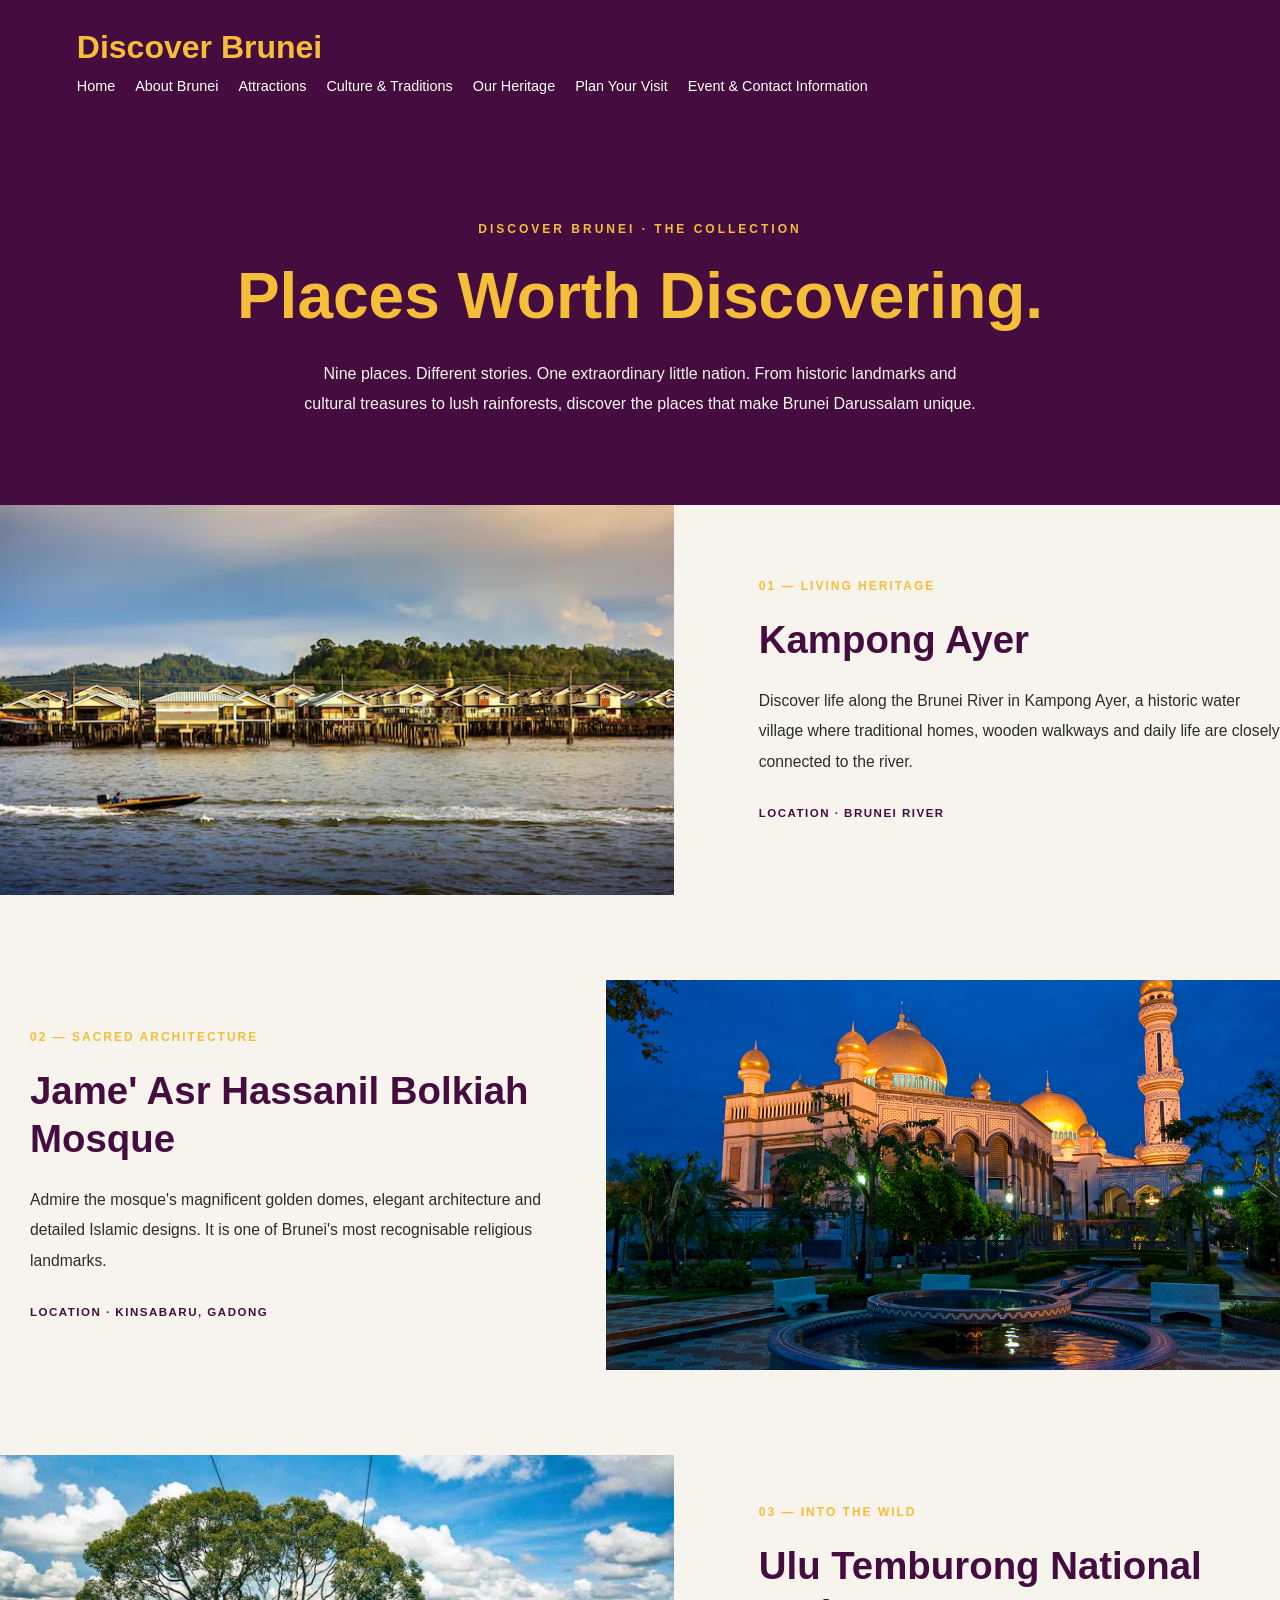
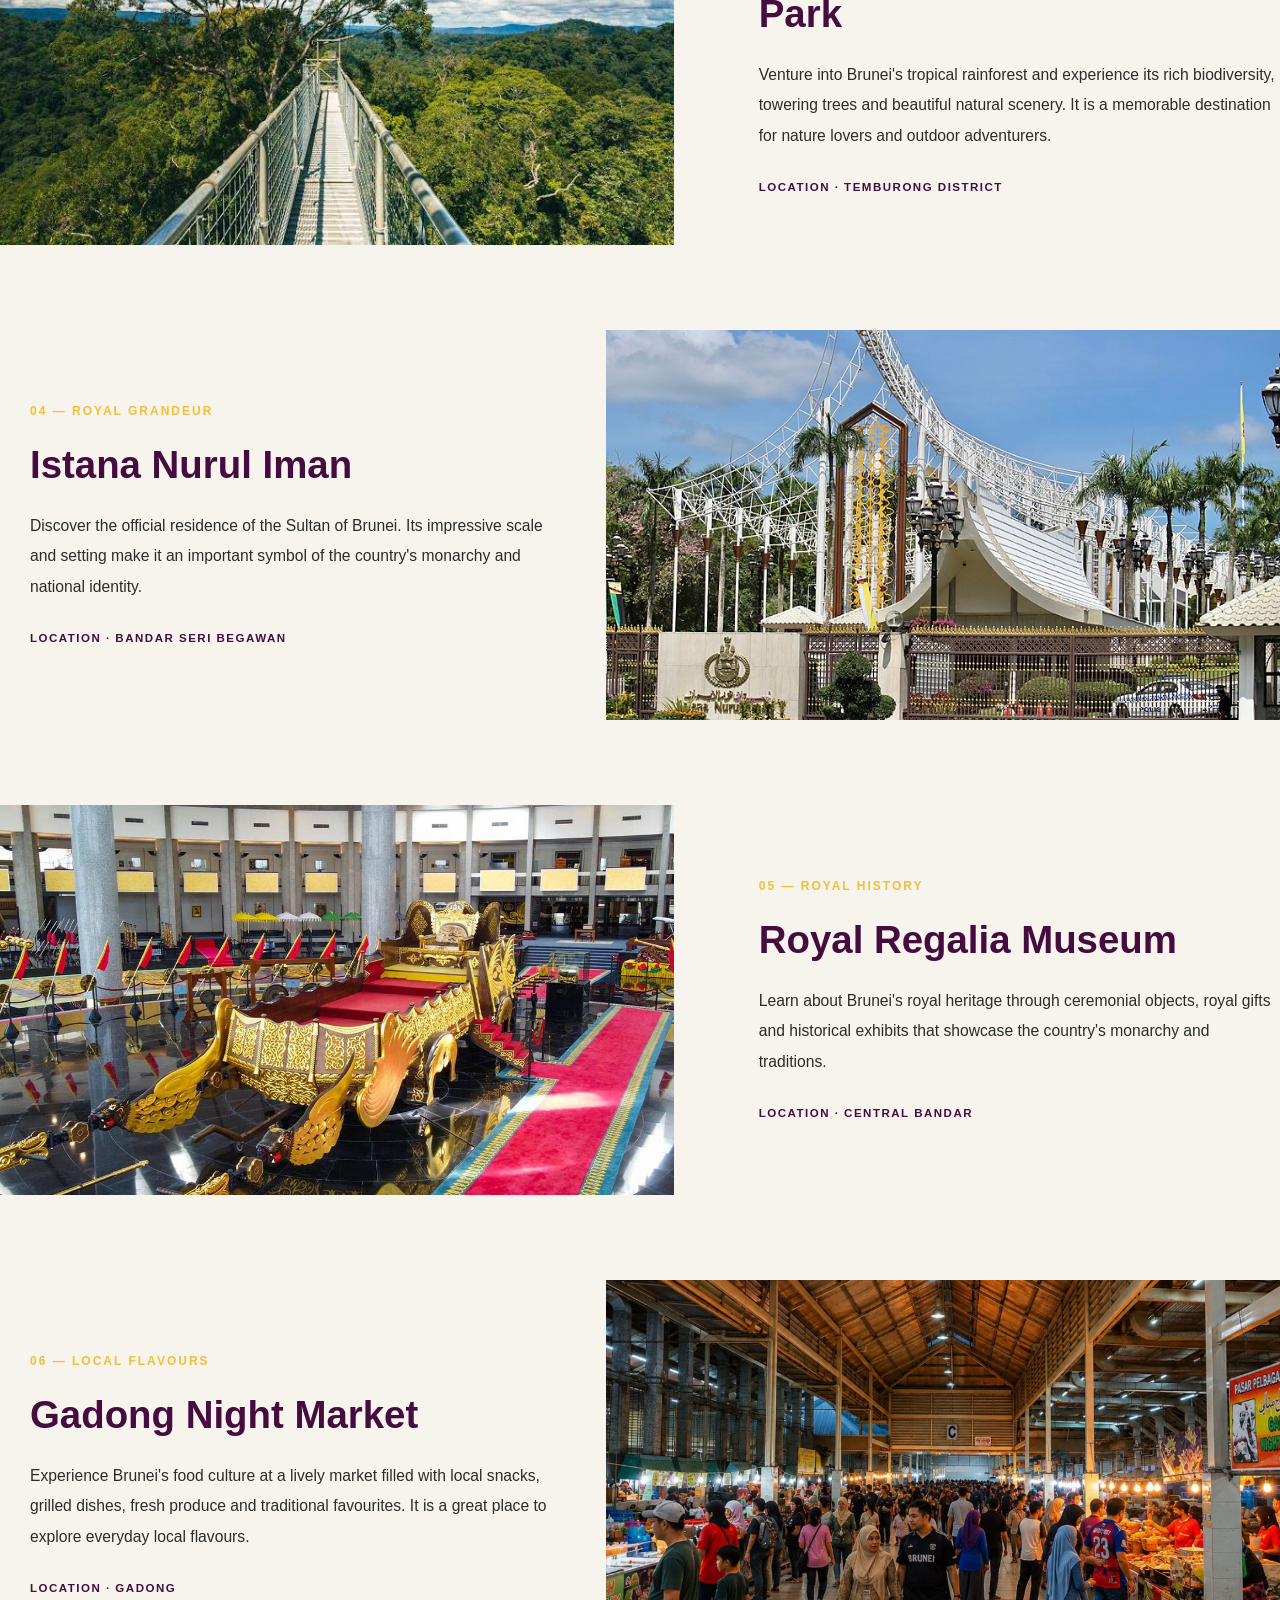
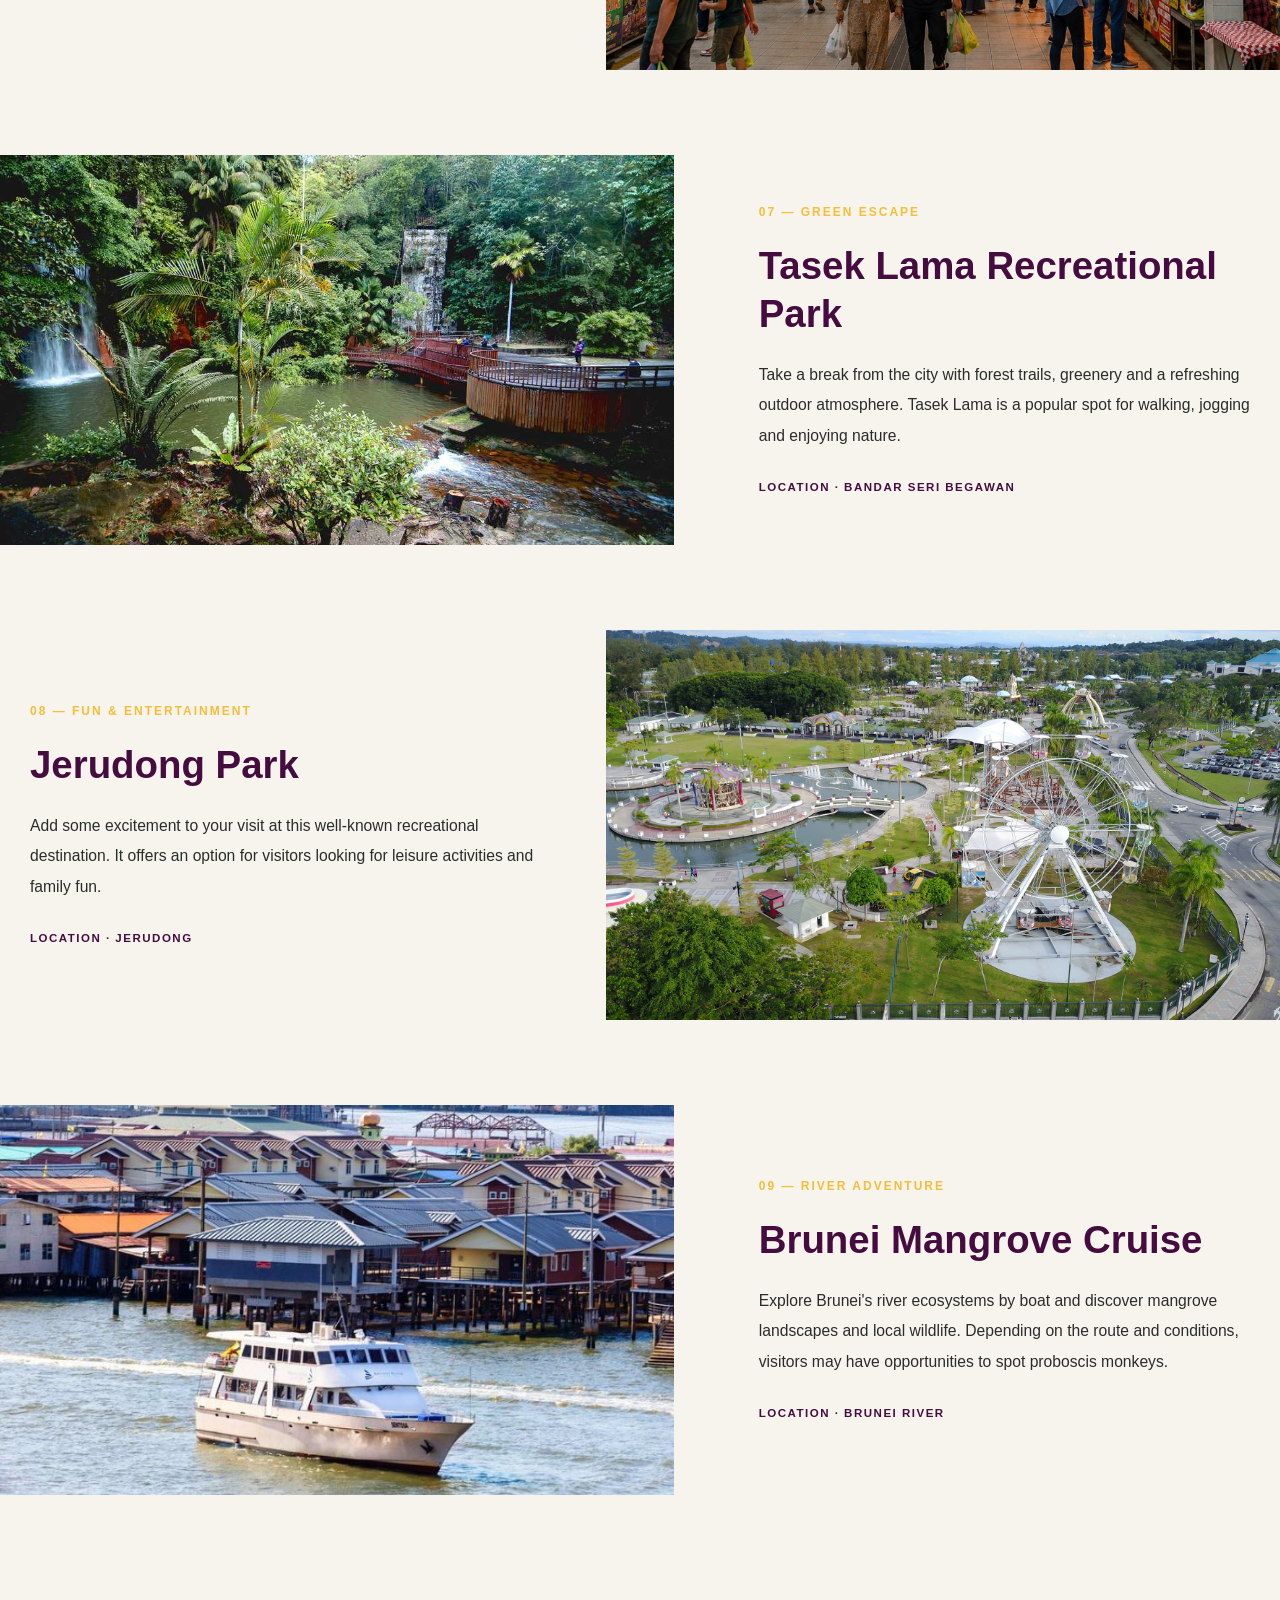
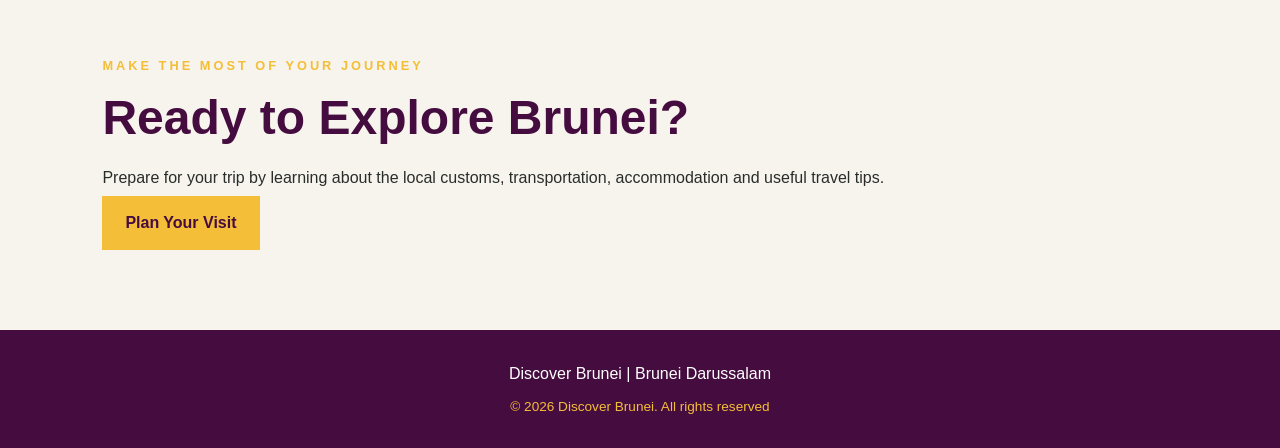
==== attractions.html @ 45ef7988 "Add files via upload" ====
<!DOCTYPE html>
<html lang="en">
<head>
    <meta charset="UTF-8">
    <meta name="viewport" content="width=device-width, initial-scale=1.0">
    <meta name="description" content="Explore the famous attractions, cultural landmarks and natural beauty of Brunei darussalam.">
    <title>Attractions | Discover Brunei</title>
    <link rel="stylesheet" href="style.css">
</head>
<body>
    <!--Header and Navigation-->
    <header class="attractions-header">
        <div class="container">
            <h1>Discover Brunei</h1>
    <nav>   
    <a href="index.html">Home</a>
    <a href="discover.html">About Brunei</a>
    <a href="attractions.html">Attractions</a>
    <a href="culture.html">Culture & Traditions</a>
    <a href="heritage.html">Our Heritage</a>
    <a href="visit.html">Plan Your Visit</a>
    <a href="contact.html">Event & Contact Information</a>
    </div>
    </nav>
</header>

<!--Main content goes here-->
   <main class="attractions-page">
<!-- Page Introduction -->
 <section class="attractions-intro">
 <p class="attractions-eyebrow">DISCOVER BRUNEI · THE COLLECTION</p>
 <h1>Places Worth Discovering.</h1>
   <p class="attractions-intro-text">
    Nine places. Different stories. One extraordinary little nation. From historic landmarks and cultural treasures to lush rainforests,
    discover the places that make Brunei Darussalam unique.
    </p>
    </section>
    <!-- Attraction 01: Kampong Ayer -->
    <section class="attraction-feature">
    <div class="attraction-image">
    <img src="images/kampong-ayer.jpg"alt="Traditional houses standing above the water at Kampong Ayer">
</div>
   <div class="attraction-details">
    <p class="attraction-number">01 — LIVING HERITAGE</p>
    <h2>Kampong Ayer</h2>
    <p> Discover life along the Brunei River in Kampong Ayer, a historic water village where traditional homes,
    wooden walkways and daily life are closely connected to the river.
    </p>
     <p class="attraction-location">LOCATION · BRUNEI RIVER</p>
</div>
    </section>
    <!-- Attraction 02: Jame' Asr Mosque -->
    <section class="attraction-feature reverse">
    <div class="attraction-image">
     <img src="images/jame-asr.jpg" alt="Golden domes of Jame' Asr Hassanil Bolkiah Mosque">
</div>
    <div class="attraction-details">
     <p class="attraction-number">02 — SACRED ARCHITECTURE</p>
    <h2>Jame' Asr Hassanil Bolkiah Mosque</h2>
    <p> Admire the mosque's magnificent golden domes, elegant architecture and detailed Islamic designs.
    It is one of Brunei's most recognisable religious landmarks.
    </p>
    <p class="attraction-location">LOCATION · KINSABARU, GADONG</p>
 </div>
    </section>
    <!-- Attraction 03: Ulu Temburong -->
    <section class="attraction-feature">
    <div class="attraction-image">
    <img src="images/ulu-temburong.jpg" alt="Tropical rainforest in Ulu Temburong National Park">
 </div>
        <div class="attraction-details">
        <p class="attraction-number">03 — INTO THE WILD</p>
        <h2>Ulu Temburong National Park</h2>
        <p> Venture into Brunei's tropical rainforest and experience its rich biodiversity, towering trees and beautiful
         natural scenery. It is a memorable destination for nature lovers and outdoor adventurers.
        </p>
       <p class="attraction-location">LOCATION · TEMBURONG DISTRICT</p>
</div>
    </section>
    <!-- Attraction 04: Istana Nurul Iman -->
    <section class="attraction-feature reverse">
    <div class="attraction-image">
    <img src="images/istana.jpg" alt="Istana Nurul Iman overlooking the surrounding landscape">
</div>
    <div class="attraction-details">
    <p class="attraction-number">04 — ROYAL GRANDEUR</p>
    <h2>Istana Nurul Iman</h2>
     <p> Discover the official residence of the Sultan of Brunei. Its impressive scale and setting make it an important
         symbol of the country's monarchy and national identity.
    </p>
    <p class="attraction-location">LOCATION · BANDAR SERI BEGAWAN</p>
</div>
    </section>
    <!-- Attraction 05: Royal Regalia -->
    <section class="attraction-feature">
    <div class="attraction-image">
    <img src="images/regalia.jpg" alt="Royal Regalia Museum in Bandar Seri Begawan">
</div>
        <div class="attraction-details">
        <p class="attraction-number">05 — ROYAL HISTORY</p>
        <h2>Royal Regalia Museum</h2>
        <p> Learn about Brunei's royal heritage through ceremonial objects, royal gifts and historical exhibits that
            showcase the country's monarchy and traditions.
            </p>
        <p class="attraction-location">LOCATION · CENTRAL BANDAR</p>
</div>
    </section>
    <!-- Attraction 06: Gadong Night Market -->
    <section class="attraction-feature reverse">
    <div class="attraction-image">
    <img src="images/gadong.jpg" alt="Local food stalls at Gadong Night Market">
</div>
       <div class="attraction-details">
        <p class="attraction-number">06 — LOCAL FLAVOURS</p>
        <h2>Gadong Night Market</h2>
        <p> Experience Brunei's food culture at a lively market filled with local snacks, grilled dishes, fresh produce
            and traditional favourites. It is a great place to explore everyday local flavours.
         </p>
        <p class="attraction-location">LOCATION · GADONG</p>
</div>
    </section>
    <!-- Attraction 07: Tasek Lama -->
    <section class="attraction-feature">
    <div class="attraction-image">
    <img src="images/tasek-lama.jpg" alt="Green forest trails at Tasek Lama Recreational Park">
</div>
        <div class="attraction-details">
        <p class="attraction-number">07 — GREEN ESCAPE</p>
        <h2>Tasek Lama Recreational Park</h2>
        <p> Take a break from the city with forest trails, greenery and a refreshing outdoor atmosphere. Tasek Lama is a
            popular spot for walking, jogging and enjoying nature.
            </p>
        <p class="attraction-location">LOCATION · BANDAR SERI BEGAWAN</p>
</div>
    </section>
    <!-- Attraction 08: Jerudong Park -->
    <section class="attraction-feature reverse">
    <div class="attraction-image">
    <img src="images/jerudong.jpg" alt="Attractions and entertainment at Jerudong Park">
</div>
        <div class="attraction-details">
        <p class="attraction-number">08 — FUN & ENTERTAINMENT</p>
        <h2>Jerudong Park</h2>
        <p> Add some excitement to your visit at this well-known recreational destination. It offers an option for
            visitors looking for leisure activities and family fun.
            </p>
        <p class="attraction-location">LOCATION · JERUDONG</p>
</div>
    </section>
    <!-- Attraction 09: Mangrove Cruise -->
    <section class="attraction-feature">
    <div class="attraction-image">
     <img src="images/mangrove.jpg" alt="Mangrove forest along a river in Brunei">
 </div>
        <div class="attraction-details">
         <p class="attraction-number">09 — RIVER ADVENTURE</p>
        <h2>Brunei Mangrove Cruise</h2>
        <p> Explore Brunei's river ecosystems by boat and discover mangrove landscapes and local wildlife. Depending on
        the route and conditions, visitors may have opportunities to spot proboscis monkeys.
         </p>
        <p class="attraction-location">LOCATION · BRUNEI RIVER</p>
</div>
    </section>
       <!--Call to Action-->
       <section class="section">
        <div class="container">
            <p class="eyebrow">MAKE THE MOST OF YOUR JOURNEY</p>
            <h2>Ready to Explore Brunei?</h2>
            <p>Prepare for your trip by learning about the local customs, transportation, accommodation and useful travel tips.</p>
            <a href="visit.html" class="btn">Plan Your Visit</a>
        </div>
       </section>
    </main>  
    <!--Footer section-->
    <footer>
     <p>Discover Brunei | Brunei Darussalam</p>
    <p>&copy; 2026 Discover Brunei. All rights reserved</p>
    </footer>
</body>
</html>
---- style.css ----
/* CSS FOR THE HTMLL */

/* 1. Starter and colour palette */
* {
    margin: 0;
    padding: 0;
    box-sizing: border-box;
}
:root {
    --purple: #450C3F;
    --yellow: #F4BE38;
    --ivory: #F7F4ED;
   --charcoal: #292D2A;
    --white: #FFFFFF;
}
html {
    scroll-behavior: smooth;
}
body {
    font-family: Arial, sans-serif;
    background-color: var(--ivory);
    color: var(--charcoal);
    line-height: 1.7;
}
img {
    display: block;
    max-width: 100%;
}
a {
    text-decoration: none;
}
/* 2. Navigation */
header {
    background-color: var(--purple);
    color: var(--white);
    padding: 20px 6%;
    display: flex;
    justify-content: space-between;
    align-items: center;
    gap: 20px;
    flex-wrap: wrap;
    position: sticky;
    top: 0;
    z-index: 10;
}

.logo {
    color: var(--yellow);
    font-size: 1.2rem;
    font-weight: bold;
    letter-spacing: 2px;
}

nav {
    display: flex;
    gap: 20px;
    flex-wrap: wrap;
}

nav a {
    color: var(--white);
    font-size: 0.9rem;
    transition: color 0.3s;
}

nav a:hover {
    color: var(--yellow);
}

/* 3. Hero section */
.hero {
    min-height: 80vh;
    padding: 100px 8%;
    display: flex;
    align-items: center;
    color: var(--white);
    background-image:
        linear-gradient(
            90deg,
            rgba(69, 12, 63, 0.88),
            rgba(69, 12, 63, 0.25)
        ),
        url("images/brunei2.jpg");
    background-size: cover;
    background-position: center;
}

.hero-content {
    max-width: 650px;
}

.eyebrow {
    color: #F4BE38;
    font-size: 0.8rem;
    font-weight: bold;
    letter-spacing: 3px;
    margin-bottom: 12px;
}

.hero .eyebrow {
    color: var(--yellow);
}

.hero h1 {
    font-size: clamp(2.8rem, 6vw, 5rem);
    line-height: 1.1;
    margin-bottom: 20px;
}

.hero-content p:not(.eyebrow) {
    font-size: 1.1rem;
    margin-bottom: 25px;
}

/* 4. Buttons */
.btn {
    display: inline-block;
    background-color: var(--yellow);
    color: var(--purple);
    padding: 12px 22px;
    margin: 5px 8px 5px 0;
    border: 1px solid var(--yellow);
    font-weight: bold;
    transition: 0.3s;
}

.btn:hover {
    background-color: transparent;
    color: var(--yellow);
}

.btn-outline {
    background-color: transparent;
    color: var(--white);
    border-color: var(--white);
}

.btn-outline:hover {
    background-color: var(--white);
    color: var(--purple);
}

/* 5. Homepage content sections */
.section {
    padding: 75px 8%;
}

.section h2 {
    color: var(--purple);
    font-size: clamp(2rem, 4vw, 3rem);
    line-height: 1.2;
    margin-bottom: 18px;
}

.section > p:not(.eyebrow) {
    max-width: 750px;
    margin-bottom: 20px;
}

#about {
    background-color: #EDE7DA;
}

/* 6. Image cards */
.card-grid {
    display: grid;
    grid-template-columns: repeat(2, minmax(0, 1fr));
    gap: 28px;
    margin-top: 30px;
}

.card {
    background-color: var(--white);
    overflow: hidden;
    box-shadow: 0 5px 20px rgba(0, 0, 0, 0.07);
    transition: transform 0.3s, box-shadow 0.3s;
}

.card:hover {
    transform: translateY(-5px);
    box-shadow: 0 12px 25px rgba(0, 0, 0, 0.12);
}

.card img {
    width: 100%;
    height: 270px;
    object-fit: cover;
}

.card-content {
    padding: 24px;
}

.card-content h3 {
    color: var(--purple);
    font-size: 1.5rem;
    margin-bottom: 10px;
}

.card-content p:not(.eyebrow) {
    margin-bottom: 18px;
}

.text-link {
    color: var(--purple);
    font-weight: bold;
    border-bottom: 1px solid var(--yellow);
    padding-bottom: 4px;
}

.text-link:hover {
    color: #F4BE38;
}

/* 7. Footer */
footer {
    background-color: var(--purple);
    color: var(--white);
    text-align: center;
    padding: 30px 6%;
}

footer p + p {
    color: var(--yellow);
    font-size: 0.85rem;
    margin-top: 8px;
}

/* 8. Responsive design for mobile */
@media (max-width: 768px) {
    header {
        justify-content: center;
        text-align: center;
    }

    nav {
        justify-content: center;
        gap: 12px 16px;
    }

    .hero {
        min-height: 65vh;
        padding: 70px 6%;
    }

    .section {
        padding: 50px 6%;
    }

    .card-grid {
        grid-template-columns: 1fr;
    }

    .card img {
        height: 240px;
    }
}

@media (max-width: 400px) {
    nav {
        flex-direction: column;
        gap: 8px;
    }

    .btn {
        display: block;
        text-align: center;
        margin-right: 0;
    }
}
/* About Brunei Section */
#reasons {
    background-color: #F2F4ED;
    padding: 40px 8%;
}

.discover-intro {
    display: grid;
    grid-template-columns: 1fr 1fr;
    align-items: center;
    gap: 30px;
    padding: 48px 8%;
    background-color: #F7F4ED;
}
/* Discover Introduction Image */
.discover-intro-image {
    width: 100%;
    height: 520px;
    overflow: hidden;
    border-radius: 6px;
}
.discover-intro-image img {
    width: 100%;
    height: 100%;
    display: block;
    object-fit: cover;
}
/* Introduction text */
.discover-intro-content {
    max-width: 600px;
}
.discover-eyebrow {
    color: #454545;
    font-size: 12px;
    font-weight: bold;
    letter-spacing: 3px;
    margin-bottom: 15px;

}
.discover-intro-content h1 {
    color: #F4BE38;
    font-size: clamp(32px, 4vw, 48px);
    margin-bottom: 15px;
}
.discover-intro-content h2 {
    color: #450C3F;
    font-size: clamp(21px, 2.5vw, 28px);
    margin-bottom: 25px;
}
.discover-intro-content p {
    color: #292D2A;
    font-size: 15px;
    line-height: 1.6;
    margin-bottom: 18px;
}

/* Explore Attractions Button */
.explore-attractions-button {
    display: flex;
    justify-content: center;
    padding: 0 20px 30px;
    background-color: #F7F4ED;
}
.explore-attractions-button a {
    display: inline-block;
    padding: 15px 35px;
    background-color: #450C3F;
    color: #FFFFFF;
    border: 1px solid #F4BE38;
    border-radius: 4px;
    text-decoration: none;
    font-size: 15px;
    letter-spacing: 1px;
    transition: all 0.3s ease;
}
.explore-attractions-button a:hover {
    background-color: #F4BE38;
    color: #450C3F;
}
/* Section heading */
#reasons .eyebrow {
    color: #F4BE38;
    font-size: 0.8rem;
    font-weight: bold;
    margin-bottom: 12px;
    letter-spacing: 3px;
}

reasons h2 {
    color: #450C3F;
    font-size: clamp(2rem, 4vw, 3rem);
    margin-bottom: 20px;
}

/* Introduction paragraph */
#reasons > p:not(.eyebrow) {
    max-width: 800px;
    line-height: 1.8;
    margin-bottom: 35px;
    color: #292D2A
}

/* Card Layout */
#reasons .card-grid {
    display: grid;
    grid-template-columns: repeat(2, minmax(0, 1fr));
    gap: 30px;
    margin-top: 30px;
}
/* Individual cards */

#reasons .card {
    background-color: #FFFFFF;
    border-bottom: 3px solid #F4BE38;
    overflow: hidden;
    box-shadow: 0 5px 20px rgba(0, 0, 0, 0.07);
    transition: transform 0.3s ease,
                box-shadow 0.3s ease;

}
/* Hover effect */
#reasons .card:hover {
    transform: translateY(-6px);
    box-shadow: 0 12px 25px rgba(0, 0, 0, 0.12);
}
/* Card images */
#reasons .card img {
    width: 100%;
    height: 280px;
    object-fit: cover;

}
/* Card text spacing */
#reasons .card-content {
    padding: 28px;
}
#reasons .card-content h3 {
    color: #450C3F;
    font-size: 1.5rem;
    margin-bottom: 12px;
}
#reasons .card-content p {
    color: #292D2A;
    line-height: 1.8;
    margin-bottom: 22px;
}

/* Card links */

#reasons .text-link {
    color: #450C3F;
    font-weight: bold;
    border-bottom: 1px solid #F4BE38;
    padding-bottom: 4px;
}

#reasons .text-link:hover {
    color: #F4BE38;
}

/* Responsive layout for mobile Under Discover html  */

@media (max-width: 768px) {
    #reasons {
        padding: 50px 6%;
    }
    #reasons .card-grid {
        grid-template-columns: 1fr;
        gap: 25px;
    }
    #reasons .card img {
        height: 240px;
    }
    #reasons .card-content {
        padding: 22px;
    }

}
@media (max-width: 768px) {
    .discover-intro {
        grid-template-columns: 1fr;
        gap: 30px;
        padding: 45px 6%;
    }
    .discover-intro-image {
        height: 320px;
    }
    .discover-intro-content {
        max-width: 100%;
    }
    .explore-attractions-button {
        padding-bottom: 45px;
    }
}

/* Attractions page css */
/* Page introduction */

.attractions-intro {
    background-color: #450C3F;
    color: #FFFFFF;
    padding: 100px 8% 85px;
    text-align: center;
}
.attractions-eyebrow {
    color: #F4BE38;
    font-size: 0.75rem;
    font-weight: bold;
    letter-spacing: 3px;
    line-height: 1.8;
    margin-bottom: 20px;
}
.attractions-intro h1,
.attractions-intro h2 {
    color: #F4BE38;
    font-size: clamp(2.5rem, 5vw, 4.5rem);
    line-height: 1.15;
    margin-bottom: 25px;
}
.attractions-intro-text {
    max-width: 680px;
    margin: 0 auto;
    color: #F7F4ED;
    font-size: 1rem;
    line-height: 1.9
}
/* Attraction - Header Logo */
.attractions-header .container > h1 {
color: #F4BE38 !important;
}

/* Short Intro */
.attractions-journal-intro {
    background-color: #F7F4ED;
    padding: 65px 8% 35px;
    text-align: center;
}
.attractions-journal-intro h2 {
    color: #450C3F;
    font-size: clamp(1.8rem, 3vw, 2.7rem);
    margin-bottom: 18px;
}
.attractions-journal-intro > p:last-child {
    max-width: 750px;
    margin: 0 auto;
    color: #292D2A;
    line-height: 1.9;
}
/* The Collections */
.attractions-collection {
    background-color: #F7F4ED;
    padding: 35px 8% 80px;
}
/* Each Features of ATtractions */
.attraction-feature {
    display: grid;
    grid-template-columns: 1.1fr 0.9fr;
    align-items: center;
    gap: 55px;
    margin-bottom: 85px;
}
/* Alternating the  Image and Text */
.attraction-feature.reverse {
    grid-template-columns: 0.9fr 1.1fr;
}
.attraction-feature.reverse .attraction-image {
    order: 2;
}
.attraction-feature.reverse .attraction-details {
    order: 1;
}
/* Attraction Images */
.attraction-image {
    width: 100%;
    height: 390px;
    overflow: hidden;
    background-color: #E8E2D5;
}

.attraction-image img {
    display: block;
    width: 100%;
    height: 100%;
    object-fit: cover;
    transition: transform 0.5s ease;
}
.attraction-feature:hover .attraction-image img {
    transform: scale(1.04);
}
/* Attraction Text */
.attraction-details {
    padding: 30px 0;
}
.attraction-number {
    color: #F4BE38;
    font-size: 0.75rem;
    font-weight: bold;
    letter-spacing: 2px;
    line-height: 1.8;
    margin-bottom: 18px;
    padding-left: 30px;
}
.attraction-details h2 {
    color: #450C3F;
    font-size: clamp(1.8rem, 3vw, 2.7rem);
    line-height: 1.25;
    margin-bottom: 22px;
    padding-left: 30px;
}
.attraction-details > p:not(.attraction-number):not(.attraction-location) {
    color: #292D2A;
    font-size: 0.98rem;
    line-height: 1.95;
    margin-bottom: 25px;
    padding-left: 30px;
}
.attraction-location {
    color: #450C3F;
    font-size: 0.72rem;
    font-weight: bold;
    letter-spacing: 1.5px;
    line-height: 1.8;
    margin-top: 25px;
    padding-left: 30px;
}
/*  Details Links */
.attraction-details .text-link {
    display: inline-block;
    color: #450C3F;
    font-weight: bold;
    text-decoration: none;
    border-bottom: 1px solid #F4BE38;
    padding-bottom: 6px;
    transition: color 0.3s ease;
}
.attraction-details .text-link:hover {
    color: #F4BE38;
}
/* Closing  the section */
.attractions-closing {
    background-color: #450C3F;
    color: #FFFFFF;
    text-align: center;
    padding: 75px 8%;
}
.attractions-closing h2 {
    color: #FFFFFF;
    font-size: clamp(1.8rem, 3vw, 2.8rem);
    margin-bottom: 20px;
}
.attractions-closing > p:not(.attractions-eyebrow) {
    max-width: 650px;
    margin: 0 auto 30px;
    color: #F7F4ED;
    line-height: 1.9;
}
.attractions-visit-button {
    display: inline-block;
    padding: 14px 30px;
    color: #FFFFFF;
    background-color: transparent;
    border: 1px solid #F4BE38;
    text-decoration: none;
    transition: background-color 0.3s ease,
                color 0.3s ease;
}
.attractions-visit-button:hover {
    background-color: #F4BE38;
    color: #450C3F;
}
/* Responsive for tablets and mobiles Attraction */
@media (max-width: 760px) {
    .attractions-intro {
        padding: 75px 6% 60px;
    }
    .attractions-journal-intro {
        padding: 50px 6% 25px;
    }
    .attractions-collection {
        padding: 35px 6% 50px;
    }
    .attraction-feature,
    .attraction-feature.reverse {
        grid-template-columns: 1fr;
        gap: 25px;
        margin-bottom: 60px;
    }
    .attraction-feature.reverse .attraction-image,
    .attraction-feature.reverse .attraction-details {
        order: initial;
    }
    .attraction-image {
        height: 320px;
    }
    .attraction-details {
        padding: 0;
    }
    .attractions-closing {
        padding: 60px 6%;
    }
}
@media (max-width: 480px) {
    .attraction-image {
        height: 250px;
    }
    .attraction-feature {
        margin-bottom: 45px;
    }
    .attraction-details h2 {
        font-size: 1.8rem;
    }
}

/* Heritage Page Styling */
/* Heritage Hero Banner */

.heritage-hero {
    position: relative;
    min-height: 75vh;
    padding: 100px 8%;
    display: flex;
    align-items: center;
    overflow: hidden;
    color: var(--white);
    background-color: var(--purple);
}
.hero-slides {
    position: absolute;
    inset: 0;
    z-index: 0;
}

.hero-slide {
    position: absolute;
    inset: 0;
    width: 100%;
    height: 100%;
}
.hero-slide img{
    width: 100%;
    height: 100%;
    object-fit: cover;
    object-position: center;
}
/* Overlay for text to be readable (dark) */
.heritage-hero::before {
    content: "";
    position: absolute;
    inset: 0;
    background: linear-gradient(90deg, rgba(69, 12, 63, 0.88), rgba(69, 12, 63, 0.25));
    z-index: 1;
}
.heritage-hero .hero-content {
    position: relative;
    z-index: 2;
    max-width: 650px;
}
.heritage-hero .eyebrow{
    color: var(--yellow);
}

.heritage-hero h1 {
    font-size: clamp (2.5rem, 6vw, 4.5rem);
    line-height: 1.1;
    margin-bottom: 20px;
}

.heritage-hero .hero-content p:not(.eyebrow) {
    font-size: 1.1rem;
    margin-bottom: 20px;
}

/* The seven puak jati section */
#puak-jati {
    background-color: var(--ivory);
    padding: 75px 8%;
}

#puak-jati h2 {
    color: var (var(--purple));
    font-size: clamp(2rem, 4vw, 3rem);
    line-height: 1.2;
    margin-bottom: 18px;
}
#puak-jati > p {
    max-width: 850px;
    margin-bottom: 25px;
    line-height: 1.8;
}

#puak-jati .card-grid {
    display: grid;
    grid-template-columns: repeat(3, minmax(0, 1fr));
    gap: 28px;
    margin-top: 35px;
}

#puak-jati .card {
    background-color: var(--white);
    border-bottom: 4px solid var(--yellow);
    overflow: hidden;
    box-shadow: 0 5px 20px rgba(0, 0, 0, 0.07);
    transition: transform 0.3s ease, box-shadow 0.3s ease;
}

#puak-jati .card:hover {
    transform: translateY(-5px);
    box-shadow: 0 12px 25px rgba(0, 0, 0, 0.12);
}

#puak-jati .card img {
    width: 100%;
    height: 230px;
    object-fit: cover;
}

#puak-jati .card-content {
    padding: 22px;
}
#puak-jati .card-content h3 {
    color: var(--purple);
    font-size: 1.35rem;
    margin-bottom: 12px;
}

#puak-jati .card-content p {
    color: var(--charcoal);
    line-height: 1.8;
}

/* Preserving Our Heritage */
.heritage-message {
    background-color: #EDE7DA;
    padding: 65px 8%;
    text-align: center;
    border-top: 3px solid var(--yellow);
}

.heritage-message h2 {
    color: var(--purple);
    font-size: clamp(1.8rem, 4vw, 2.5rem);
    margin-bottom: 18px;
}

.heritage-message p {
    max-width: 800px;
    margin: 0 auto;
    line-height: 1.9;
    color: var(--charcoal);
}

/* Heritage Page for Responsive Design */
@media (max-width: 900px) {
    #puak-jati .card-grid {
        grid-template-columns: repeat(2, minmax(0, 1fr));
        gap: 22px;
    }

    .heritage-hero {
        min-height: 65vh;
        padding: 75px 6%;
    }
}
@media (max-width: 600px) {
    #puak-jati .card-grid {
        grid-template-columns: 1fr;
    }
}
#puak.jati {
    padding: 50px 6%;
}
#puak-jati .card img {
height: 240px;

}
.heritage-message {
    padding: 45px 6%;
}

.heritage-hero {
    min-height: 60vh;
    padding: 60px 6%;
}

/* Slideshow controls */

.hero-slide.active {
    opacity: 1;
    visibility: visible;
}

.slide-controls {
    position: absolute;
    bottom: 25px;
    right: 8%;
    z-index: 3;
    display: flex;
    align-items: center;
    gap: 18px;
    color: var(--white);
}

.slide-controls button {
    background: transparent;
    color: var(--white);
    border: 1px solid var(--yellow);
    width: 40px;
    height: 40px;
    font-size: 1.5rem;
    cursor: pointer;
    transition: 0.3s;
}
.slide-controls button:hover {
    background: var(--yellow);
    color: var(--purple);
}

#slideCounter {
    color: var(--white);
    font-size: 1rem;
    font-weight: bold;
}
.hero-slide {
    opacity: 0;
    visibility: hidden;
    transition: opacity 0.5s ease;
}
/* Plan Your Visit Page CSS */

.visit-page {
    background-color: #F7F4ED;
    color: #292D2A;
    font-family: Arial, sans-serif;
}
.visit-page h1,
.visit-page h2,
.visit-page h3 {
    color: #450C3F;
    font-family: Georgia, "Times New Roman", serif;
    font-weight: normal;
}
.visit-page p {
    line-height: 1.7;
}

.visit-page .section {
    padding: 65px 7%;
}

.visit-page .eyebrow {
    color: #F4BE38;
    font-size: 0.75rem;
    font-weight: bold;
    letter-spacing: 3px;
    margin-bottom: 10px;
}

.visit-page h2 {
    font-size: clamp(1.8rem, 3vw, 2.5rem);
    margin: 8px 0 12px;
}

.visit-page .section-intro {
    color: #626861;
    margin-bottom: 30px;
}

/*Hero Section */

.visit-page .visit-hero {
    display: grid;
    grid-template-columns: 0.8fr 1.2fr;
    min-height: 440px;
    background-color: #F7F4ED;
}

.visit-page .visit-hero-content {
    padding: 70px 10% 70px 12%;
    align-self: center;
}

.visit-page .visit-hero h1 {
    font-size: clamp(2.7rem, 4.5vw, 4.4rem);
    line-height: 1.05;
    margin: 15px 0 20px;
}

.visit-page .visit-hero-content > p:not(.eyebrow) {
    color: #555E58;
    max-width: 440px;
    margin-bottom: 28px;
}

.visit-page .visit-hero-image {
    min-height: 440px;
    overflow: hidden;
}

.visit-page .visit-hero-image img {
    display: block;
    width: 100%;
    height: 100%;
    min-height: 440px;
    object-fit: cover;
}


/* Buttons */

.visit-page .visit-button {
    display: inline-flex;
    align-items: center;
    gap: 12px;
    padding: 14px 24px;
    border-radius: 30px;
    background-color: #450C3F;
    color: #FFFFFF;
    text-decoration: none;
    text-transform: uppercase;
    font-size: 0.75rem;
    letter-spacing: 1px;
    transition: background-color 0.3s ease;
}

.visit-page .visit-button:hover {
    background-color: #28594D;
}

/* Travel Essentials styling */

.visit-page .travel-essentials {
    padding-top: 45px;
    padding-bottom: 55px;
}

.visit-page .essentials-grid {
    display: grid;
    grid-template-columns: repeat(4, minmax(0, 1fr));
    gap: 28px;
    margin-top: 30px;
}

.visit-page .essential-item {
    padding-right: 20px;
    border-right: 1px solid #E2D7C2;
}

.visit-page .essential-item:last-child {
    border-right: none;
}

.visit-page .essential-icon {
    width: 54px;
    height: 54px;
    border-radius: 50%;
    display: grid;
    place-items: center;
    background-color: #EEE5D2;
    border: 1px solid #F4BE38;
    color: #450C3F;
    font-size: 1.6rem;
    margin-bottom: 15px;
}

.visit-page .essential-item h3 {
    font-size: 1.15rem;
    margin-bottom: 12px;
}

.visit-page .essential-item p {
    font-size: 0.9rem;
    color: #59615B;
    margin-bottom: 16px;
}

.visit-page .essential-item a {
    color: #F4BE38;
    text-decoration: none;
    font-size: 0.75rem;
    letter-spacing: 1px;
}

.visit-page .essential-item a:hover {
    text-decoration: underline;
}

/* Hotel stylings from hotel no 1 - 3 */

.visit-page .featured-hotels {
    padding-top: 45px;
    padding-bottom: 55px;
}

.visit-page .hotel-list {
    margin-top: 25px;
}

.visit-page .hotel-feature {
    display: grid;
    grid-template-columns: 1.05fr 1fr;
    align-items: center;
    gap: 35px;
    padding-bottom: 28px;
    margin-bottom: 8px;
    border-bottom: 1px solid #DDD5C6;
}

.visit-page .hotel-feature:last-child {
    border-bottom: none;
    margin-bottom: 0;
}

/* Alternating the second hotel */

.visit-page .hotel-feature.reverse .hotel-image {
    order: 2;
}

.visit-page .hotel-feature.reverse .hotel-details {
    order: 1;
}

/* Hotel images */

.visit-page .hotel-image {
    width: 100%;
    aspect-ratio: 16 / 9;
    overflow: hidden;
    background-color: #E8E1D4;
}

.visit-page .hotel-image img {
    display: block;
    width: 100%;
    height: 100%;
    object-fit: cover;
    transition: transform 0.5s ease;
}

.visit-page .hotel-image img:hover {
    transform: scale(1.04);
}

/* Hotel information */

.visit-page .hotel-details {
    padding: 12px 0;
}

.visit-page .hotel-number {
    color: #F4BE38;
    font-family: Georgia, "Times New Roman", serif;
    font-size: 1.15rem;
}

.visit-page .hotel-details h3 {
    font-size: clamp(1.4rem, 2vw, 2rem);
    line-height: 1.2;
    margin: 4px 0 10px;
}

.visit-page .hotel-location {
    color: #626861;
    font-size: 0.85rem;
    margin-bottom: 12px;
}

.visit-page .hotel-tag {
    display: inline-block;
    background-color: #EEE5D2;
    color: #493B22;
    padding: 6px 13px;
    border-radius: 20px;
    font-size: 0.75rem;
    margin-bottom: 12px;
}

.visit-page .hotel-details > p:not(.hotel-location) {
    color: #59615B;
    font-size: 0.92rem;
    margin-bottom: 18px;
}

.visit-page .hotel-link {
    display: inline-block;
    color: #F4BE38;
    text-decoration: none;
    font-size: 0.75rem;
    letter-spacing: 1px;
    text-transform: uppercase;
}

.visit-page .hotel-link:hover {
    text-decoration: underline;
}

.visit-page .hotel-note {
    color: #72766F;
    font-size: 0.8rem;
    font-style: italic;
    margin-top: 18px;
}

/* Visit page */

.visit-page .visit-seasons {
    background-color: #F0EBE0;
    padding-top: 55px;
    padding-bottom: 55px;
}

.visit-page .season-grid {
    display: grid;
    grid-template-columns: repeat(4, minmax(0, 1fr));
    gap: 22px;
    margin-top: 30px;
}

.visit-page .season-item {
    display: flex;
    align-items: flex-start;
    gap: 15px;
    padding-right: 15px;
    border-right: 1px solid #D8CBB2;
}

.visit-page .season-item:last-child {
    border-right: none;
}

.visit-page .season-icon {
    flex-shrink: 0;
    display: grid;
    place-items: center;
    width: 46px;
    height: 46px;
    border: 1px solid #F4BE38;
    border-radius: 50%;
    color: #F4BE38;
    background-color: #F7F4ED;
    font-size: 1.4rem;
}

.visit-page .season-item h3 {
    font-size: 0.8rem;
    letter-spacing: 1px;
    text-transform: uppercase;
}

.visit-page .season-item p {
    color: #59615B;
    font-size: 0.82rem;
}

.visit-page .season-item.special-season {
    background-color: #E8E0CF;
    padding: 15px;
    border: none;
}

.visit-page .climate-note {
    color: #626861;
    font-size: 0.85rem;
    margin-top: 22px;
}

/* Transportation */

.visit-page .transport-section {
    padding-top: 55px;
    padding-bottom: 55px;
}

.visit-page .transport-grid {
    display: grid;
    grid-template-columns: repeat(4, minmax(0, 1fr));
    gap: 20px;
}

.visit-page .transport-item {
    padding: 25px 20px;
    background-color: #FFFFFF;
    border: 1px solid #E6DECF;
    border-radius: 4px;
    transition: transform 0.3s ease, box-shadow 0.3s ease;
}

.visit-page .transport-item:hover {
    transform: translateY(-5px);
    box-shadow: 0 8px 20px rgba(0, 0, 0, 0.08);
}

.visit-page .transport-icon {
    font-size: 1.8rem;
}

.visit-page .transport-item h3 {
    margin-top: 15px;
}

.visit-page .transport-item p {
    color: #59615B;
    font-size: 0.9rem;
}

/* Local ettiquette style */

.visit-page .etiquette-section {
    padding-top: 45px;
    padding-bottom: 45px;
}

.visit-page .etiquette-layout {
    display: grid;
    grid-template-columns: 1fr 1fr;
    gap: 22px;
    margin-top: 25px;
}

.visit-page .etiquette-card {
    padding: 25px;
    border-radius: 5px;
    background-color: #EEE9DE;
}

.visit-page .etiquette-card.donts {
    background-color: #E9E1D1;
}

.visit-page .etiquette-card h3 {
    font-size: 0.95rem;
    letter-spacing: 1px;
    text-transform: uppercase;
    margin-bottom: 18px;
}

.visit-page .etiquette-card h3 span {
    display: inline-grid;
    place-items: center;
    width: 27px;
    height: 27px;
    border-radius: 50%;
    background-color: #450C3F;
    color: #FFFFFF;
    margin-right: 8px;
}

.visit-page .etiquette-card ul {
    padding-left: 22px;
}

.visit-page .etiquette-card li {
    margin-bottom: 10px;
    font-size: 0.9rem;
    line-height: 1.6;
}

/* Travel tips */

.visit-page .travel-tips {
    display: grid;
    grid-template-columns: 0.8fr 1.2fr;
    gap: 35px;
    align-items: center;
    padding-top: 45px;
    padding-bottom: 55px;
    background-color: #450C3F;
    color: #F7F4ED;
}

.visit-page .travel-tips h2,
.visit-page .travel-tips h3 {
    color: #F7F4ED;
}

.visit-page .travel-tips .eyebrow {
    color: #F4BE38;
}

.visit-page .tips-heading > p:last-child {
    color: #E0E4DE;
}

.visit-page .tips-grid {
    display: grid;
    gap: 22px;
}

.visit-page .tip-item {
    display: flex;
    gap: 16px;
    align-items: flex-start;
}

.visit-page .tip-icon {
    font-size: 1.5rem;
    color: #F4BE38;
}

.visit-page .tip-item h3 {
    margin-bottom: 5px;
}

.visit-page .tip-item p {
    color: #E0E4DE;
    font-size: 0.88rem;
}


/* Here goes the closing banner */

.visit-page .visit-cta {
    min-height: 260px;
    display: grid;
    place-items: center;
    text-align: center;
    padding: 55px 7%;
    background:
        linear-gradient(
            rgba(69, 12, 63, 0.88),
            rgba(69, 12, 63, 0.25)
        ),
        url("images/brunei4.jpg") center / cover no-repeat;
}

.visit-page .visit-cta-content {
    max-width: 750px;
}

.visit-page .visit-cta .eyebrow {
    color: #F4BE38;
}

.visit-page .visit-cta h2 {
    color: #FFFFFF;
    font-size: clamp(1.8rem, 3vw, 2.7rem);
    line-height: 1.25;
    margin: 15px 0 25px;
}

.visit-page .gold-button {
    background-color: #F4BE38;
    color: #450C3F;
}

.visit-page .gold-button:hover {
    background-color: #E6D2A7;
}
/* Airline Links for Getting Here */
.airline-links {
    display: flex;
    flex-wrap: wrap;
    gap: 15px;
    margin-top: 25px;
}
.airline-links a {
    display:inline-block;
    padding: 12px 24px;
    color: #450C3F;
    background-color: #F7F4ED;
    border: 1px solid #F4BE38;
    border-radius: 4px;
    text-decoration: none;
    font-size: 14px;
    font-weight: 500;
    transition: all 0.3s ease;
}
/* Hover Effect */
.airline-links a:hover {
    color: #F7F4ED;
    background-color: #450C3F;
    border-color: #450C3F;
}
/* Visa and Entry Guidance */
.visa-section {
    padding: 70px 8%;
    background-color: #F7F4ED;
    color: #292D2A;
}
.visa-section h2 {
    margin-bottom: 20px;
    color: #450C3F;
}
.visit-intro {
    max-width: 750px;
    line-height: 1.8;
}
/* Immigration and E-Arrival Website Link */
.visa-links {
    display: flex;
    flex-wrap: wrap;
    gap: 15px;
    margin-top: 25px;
}
.visa-links a {
   display: inline-block;
   padding: 12px 24px;
   color: #450C3F;
   background-color: #F7F4ED;
   border: 1px solid #F4BE38;
   border-radius: 4px;
   text-decoration: none;
   font-size: 14px;
   font-weight: 500;
   transition: all 0.3s ease;
   
}
.visa-links a:hover {
    background-color: #450C3F;
    color: #F7F4ED;
    border-color: #450C3F;
}
/* Stack Buttons on a smaller screen */
@media (max-width: 600px) {
    .visa-links {
        flex-direction: column;
        align-items: flex-start;
    }
}
.visa-section h3 {
    margin-bottom: 22px;
    color: #450C3F;
}
.visa-steps {
    max-width: 850px;
    padding-left: 25px;
    line-height: 1.8;
}
.visa-steps li {
    padding-left: 8px;
    margin-bottom: 16px;
}
.visa-note {
    max-width: 850px;
    margin-top: 25px;
    font-size: 14px;
    line-height: 1.8;
}
/* Mobile Responsive Getting Here & Visa Entry Guidance */
@media (max-wdith: 600px) {
    .airline-links {
        flex-direction: column;
        align-items: flex-start;
    }
    .airline-links a {
        width: 100%;
        box-sizing: border-box;
        text-align: center;
    }
}
@media (max-width: 600px) {
    .visa-section {
        padding: 45px 6%;
    }
    .visa-links {
        flex-direction: column;
    }
    .visa-link {
        text-align: center;
    }
}
@media (max-width: 600px) {
    .visa-links {
        flex-direction: column;
        align-items: flex-start;
    }
    .visa-links a {
        width: 100%;
        box-sizing: border-box;
        text-align: center;
    }
}

/* Footer */

.visit-page .site-footer {
    background-color: #450C3F;
    color: #F7F4ED;
    text-align: center;
    padding: 25px 7%;
}

.visit-page .site-footer p {
    font-size: 0.8rem;
    margin: 5px 0;
}

/* Responsive design for visit.html */

@media (max-width: 900px) {

    .visit-page .visit-hero {
        grid-template-columns: 1fr 1fr;
    }

    .visit-page .visit-hero-content {
        padding: 45px 8%;
    }

    .visit-page .essentials-grid,
    .visit-page .season-grid,
    .visit-page .transport-grid {
        grid-template-columns: repeat(2, minmax(0, 1fr));
    }

    .visit-page .essential-item:nth-child(2),
    .visit-page .season-item:nth-child(2) {
        border-right: none;
    }

    .visit-page .hotel-feature {
        gap: 22px;
    }

    .visit-page .travel-tips {
        grid-template-columns: 1fr;
    }
}

/* Mobile phones for visit.html */

@media (max-width: 600px) {

    .visit-page .section {
        padding: 40px 6%;
    }

    .visit-page .visit-hero {
        grid-template-columns: 1fr;
    }

    .visit-page .visit-hero-content {
        padding: 45px 7%;
    }

    .visit-page .visit-hero-image,
    .visit-page .visit-hero-image img {
        min-height: 260px;
        max-height: 320px;
    }

    .visit-page .essentials-grid,
    .visit-page .season-grid,
    .visit-page .transport-grid,
    .visit-page .etiquette-layout {
        grid-template-columns: 1fr;
    }

    .visit-page .essential-item,
    .visit-page .season-item {
        border-right: none;
        border-bottom: 1px solid #E2D7C2;
        padding: 0 0 20px;
    }

    .visit-page .hotel-feature {
        grid-template-columns: 1fr;
        gap: 15px;
    }
    .visit-page .hotel-feature.reverse .hotel-image,
    .visit-page .hotel-feature.reverse .hotel-details {
        order: initial;
    }
    .visit-page .hotel-image {
        aspect-ratio: 16 / 10;
    }
    .visit-page .hotel-details {
        padding: 0 0 15px;
    }
    .visit-page .visit-cta {
        min-height: 240px;
        padding: 40px 6%;
    }
}
/* Culture and Tradition Page */
.culture-main {
    background-color: var(--ivory);
    color: #292D2A;
}
/* Culture Hero Section */
.culture-hero {
    min-height: 520px;
    display: flex;
    align-items: center;
    padding: 80px 10%;
    background:
        linear-gradient(
            90deg,
            rgba(70, 10, 5, 0.65),
            rgba(0, 0, 0, 0.3),
            rgba(0,0,0,0.3)
        ),
        url("images/traditional-clothing.jpg");
    background-size: cover;
    background-position: center;
    color: #F7F4ED;
}
.culture-hero-content {
    max-width: 680px;
}
culture-eyebrow {
    color: #F4BE38;
    font-size: 13px;
    font-weight: bold;
    letter-spacing: 4px;
    margin-bottom: 20px;
}
.culture-hero h1 {
    font-family: Georgia, "Times New Roman", serif;
    font-size: clamp(42px, 6vw, 76px);
    line-height: 1.1;
    margin-bottom: 18px;
}
.culture-hero h2 {
    color: #F4BE38;
    font-family: Georgia, "Times New Roman", serif;
    font-size: 26px;
    font-style: italic;
    font-weight: normal;
    margin-bottom: 22px;
}
.culture-hero-content > p:not(.culture-eyebrow) {
    font-size: 16px;
    line-height: 1.9;
    max-width: 540px;
    margin-bottom: 30px;
}
/* Buttons */
.culture-button {
    display: inline-block;
    background-color: #F4BE38;
    color: #450C3F;
    text-decoration: none;
    padding: 14px 25px;
    border: 1px solid #F4BE38;
    font-size: 13px;
    font-weight: bold;
    letter-spacing: 1px;
    transition: 0.3s ease;
}
.culture-button:hover {
    background-color: transparent;
    color: #F4BE38;
}

/* Traditional Clothing Section */
.clothing-section {
    display: grid;
    grid-template-columns: 0.9fr 1.1fr;
    align-items: center;
    gap: 65px;
    padding: 100px 10%;
}
.clothing-image {
    position: relative;
}
.clothing-image::before {
    content: "";
    position: absolute;
    top: -15px;
    left: -15px;
    width: 55%;
    height: 55%;
    border-top: 3px solid #F4BE38;
    border-left: 3px solid #F4BE38;
}
.clothing-image img {
    display: block;
    position: relative;
    width: 100%;
    height: 490px;
    object-fit: cover;
    border-radius: 180px 180px 5px 5px;
}
.section-number {
    color: #F4BE38;
    font-size: 11px;
    font-weight: bold;
    letter-spacing: 2px;
    margin-bottom: 18px;
}

.clothing-content h2,
.craft-intro h2,
.festival-content h2 {
    color: #450C3F;
    font-family: Georgia, "Times New Roman", serif;
    font-size: clamp(30px, 4vw, 46px);
    line-height: 1.2;
    margin-bottom: 12px;
}
.clothing-content h3,
.craft-intro h3,
.festival-content h3 {
    color: #F4BE38;
    font-family: Georgia, "Times New Roman", serif;
    font-size: 21px;
    font-style: italic;
    font-weight: normal;
    margin-bottom: 20px;
}

.clothing-content > p:not(.section-number),
.craft-intro > p:not(.section-number),
.festival-content > p:not(.section-number) {
    font-size: 15px;
    line-height: 1.9;
    margin-bottom: 25px;
}

/* Clothing Details */
.clothing-details {
    border-top: 1px solid #F4BE38;
}
.clothing-item {
    padding: 17px 0;
    border-bottom: 1px solid #D8D2C5;
}
.clothing-item h4 {
    color: #450C3F;
    font-family: Georgia, "Times New Roman", serif;
    font-size: 18px;
    margin-bottom: 6px;
}
.clothing-item p {
    font-size: 14px;
    line-height: 1.7;
}
/* Arts & Handicrafts Section */
.craft-section {
    background-color: #450C3F;
    color: #F7F4ED;
    padding: 90px 10% 100px;
}
.craft-intro {
    max-width: 700px;
    margin-bottom: 45px;
}
craft-intro h2 {
    color: #F7F4ED;
}
.craft-intro h3 {
    color: #F4BE38;
}
.craft-intro > p:not(.section-number) {
    color: #E3E3D9;
}
.craft-section .section-number {
    color: #F4BE38;
}
.craft-grid {
    display: grid;
    grid-template-columns: repeat(3, minmax(0, 1fr));
    gap: 25px;
}
.craft-card {
    background-color: #F7F4ED;
    color: #292D2A;
    overflow: hidden;
    transition: transform 0.3s ease;
}
.craft-card:hover {
    transform: translateY(-7px);
}
.craft-card img {
    display: block;
    width: 100%;
    height: 250px;
    object-fit: cover;
}
.craft-card-content {
    padding: 25px 22px 30px;
    border-bottom: 3px solid #F4BE38;
}
.craft-card-content h3 {
    color: #450C3F;
    font-family: Georgia, "Times New Roman", serif;
    font-size: 22px;
    margin-bottom: 12px;
}
.craft-card-content p {
    font-size: 14px;
    line-height: 1.8;
}

/* Closing Banner */

.culture-closing {
    padding: 100px 10%;
    text-align: center;
    background:
        linear-gradient(
            rgba(69, 12, 63, 0.88),
            rgba(69, 12, 63, 0.25)
        ),
        url("images/basket-weaving.jpg");
    background-size: cover;
    background-position: center;
    color: #F7F4ED;
}

.closing-content {
    max-width: 750px;
    margin: 0 auto;
}

.culture-closing h2 {
    color: #F7F4ED;
    font-family: Georgia, "Times New Roman", serif;
    font-size: clamp(32px, 4vw, 48px);
    line-height: 1.25;
    margin-bottom: 20px;
}
.culture-closing p:not(.culture-eyebrow) {
    font-size: 15px;
    line-height: 1.9;
    margin-bottom: 30px;
}

/* Responsive Design */

@media (max-width: 900px) {
    .clothing-section {
        grid-template-columns: 1fr;
        gap: 40px;
        padding: 75px 7%;
    }
    .clothing-image img {
        height: 430px;
    }
    .craft-section {
        padding: 75px 7%;
    }
    .craft-grid {
        grid-template-columns: repeat(2, minmax(0, 1fr));
    }
    .culture-hero {
        padding: 70px 7%;
    }
    .culture-closing {
        padding: 75px 7%;
    }
}
@media (max-width: 600px) {
    .culture-hero {
        min-height: 470px;
        padding: 60px 6%;
    }
    .culture-hero h2 {
        font-size: 22px;
    }
    .clothing-section {
        padding: 60px 6%;
    }
    .clothing-image img {
        height: 350px;
    }
    .craft-section {
        padding: 60px 6%;
    }
    .craft-grid {
        grid-template-columns: 1fr;
    }
    .craft-card img {
        height: 260px;
    }
.culture-closing {
    padding: 65px 6%;
 }
}

/* Event and Contact Information Page */
/* General Event & Contact Styling Page */
.contact-page {
    background-color: #F7F4ED;
    color: #292D2A;
    overflow-x: hidden;
}
.contact-page * {
    box-sizing: border-box;
}
.contact-page section {
    scroll-margin-top: 100px;
}
.contact-page h1,
.contact-page h2,
.contact-page h3 {
    font-family: Georgia, "Times New Roman", serif;
    margin-top: 0;
}
.contact-page p {
    line-height: 1.6;
}
/* Contact Hero */
.contact-hero {
    background-color: #F7F4ED;
    padding: 75px 8%;
    display: grid;
    grid-template-columns: 1fr, 1fr;
    align-items: center;
    gap: 50px;
    min-height: 500px;  
}
/* Image Map */
.contact-hero-image {
    width: 100%;
    overflow: hidden;
    border-radius: 8px;
}
.contact-hero-image img {
    display: block;
    width: 100%;
    height: auto;
    max-height: 430px;
    object-fit: contain;
}
/* Hero text */
.contact-hero content {
    width: 100%;
    max-width: 600px;
    margin: 0;
    text-align: left;
}
.contact-eyebrow {
    color: #A77A16;
    letter-spacing: 3px;
    font-size: 12px;
    font-weight: bold;
    margin-bottom: 18px;
}
.contact-hero h1 {
    color: #450C3F;
    font-size: clamp(2.5rem, 5vw, 4rem);
    font-weight: normal;
    line-height: 1.2;
    margin-bottom: 25px;
}
.contact-hero-description {
    color: #292D2A;
    line-height: 1.9;
    margin-bottom: 30px;
}
/* Hero Button */
.contact-button {
    display: inline-block;
    padding: 15px 30px;
    background-color: #450C3F;
    color: #F4BE38;
    text-decoration: none;
    font-size: 12px;
    font-weight: bold;
    letter-spacing: 1.5px;
    border: 1px solid #F4BE38;
    transition: all 0.3s ease; 
}
.contact-button:hover {
    background-color: #F4BE38;
    color: #450C3F;
}
/* Tiktok Video Section */
.tiktok-video-section {
    background-color: #450C3F;
    padding: 85px 8%;
    text-align: center;
}
.Tiktok-heading {
    max-width: 750px;
    margin: 0 auto 35px;
    text-align: center;
}
.Tiktok-heading .contact-eyebrow {
    color: #F4BE38;
}
.Tiktok-heading h2 {
    color: #F7F4ED;
    font-size: clamp(2rem, 4vw, 2.8rem);
    font-weight: normal;
    margin-bottom: 18px;
}
.Tiktok-heading p {
    color: #E8DCE5;
    font-size: 15px;
    line-height: 1.9;
    max-width: 650px;
    margin: 0 auto;
}
/* Tiktok video container */
.tiktok-video iframe {
    width: 100%;
    max-width: 1000px;
    height: 600px;
    border: none;
    border-radius: 8px;
    display: block;
}
/* Festivals and celebrations section */
.festival-section {
    padding: 85px 8%;
    background-color: #F7F4ED;
}
.contact-section-heading {
    max-width: 750px;
    margin: 0 auto 40px;
    text-align: center;
}
.contact-section-heading .contact-eyebrow {
    color: #F4BE38;
}
.contact-section-heading h2 {
    color: #450C3F;
    font-size: clamp(2rem, 4vw, 2.8rem);
    font-weight: normal;
    line-height: 1.2;
    margin-bottom: 18px;
}
contact-section-heading p {
    color: #292D2A;
    line-height: 1.9;
}
/* 2027 Celebration Link card */
.calendar-link {
    max-width: 900px;
    margin: 35px auto 0;
    padding: 45px 30px;
    text-align: center;
    background-color: #FFFFFF;
    border: 1px solid #F4BE38;
    border-radius: 10px;
    box-shadow: 0 8px 25px rgba(69, 12, 63, 0.06);
    transition: all 0.3s ease;
}
.calendar-link:hover {
    transform: translateY(-5px);
    box-shadow: 0 12px 30px rgba(69, 12, 63, 0.12);
}
.calendar-link h3 {
    color: #450C3F;
    font-size: 1.7rem;
    font-weight: normal;
    margin-bottom: 15px;
}
.calendar-link p {
    color: #292D2A;
    line-height: 1.8;
    max-width: 600px;
    margin: 0 auto 20px;
}
/* Calendar Button */
.calendar-link a {
    display: inline-block;
    margin-top: 12px;
    padding: 15px 28px;
    background-color: #450C3F;
    color: #F4BE38;
    border: 1px solid #F4BE38;
    text-decoration: none;
    font-size: 12px;
    font-weight: bold;
    letter-spacing: 1.5px;
    transition: all 0.3s ease;
}
.calendar-link a:hover {
    background-color: #F4BE38;
    color: #450C3F;
}
/* Contact Information */
.contact-information-section {
    padding: 85px 8%;
    background-color: #FFFFFF;
}

.information-heading {
    max-width: 750px;
    margin: 0 auto 45px;
    text-align: center;
}
.information-heading .contact-eyebrow {
    color: #A77A16;
}
.information-heading h2 {
    color: #450C3F;
    font-size: clamp(2rem, 4vw, 2.8rem);
    font-weight: normal;
    line-height: 1.2;
    margin-bottom: 18px;
}
.information-heading p {
    color: #292D2A;
    line-height: 1.9;
}
/* Information Cards Layout */
.information-container {
    display: flex;
    align-items: center;
    justify-content: center;
    gap: 30px;
    max-width: 900px;
    margin: 0 auto;
}
/* Individual Cards */

.information-box {
   flex: 1;
   max-width: 400px;
   background-color: #F7F4ED;
   padding: 40px 28px;
   text-align: center;
   border: 1px solid #F4BE38;
   border-radius: 8px;
   box-shadow: 0 8px 20px rgba(69, 12, 63, 0.08);  
}

.information-box:hover {
    transform: translateY(-7px);
    border-color: #F4BE38;
    box-shadow: 0 10px 25px rgba(69, 12, 63, 0.08);
}
/* Icons */
.information-icon {
    width: 60px;
    height: 60px;
    display: flex;
    justify-content: center;
    align-items: center;
    margin: 0 auto 22px;
    background-color: #450C3F;
    color: #F4BE38;
    border-radius: 50%;
    font-size: 27px;
}
/* Card Text */
.information-box h3 {
    color: #450C3F;
    font-size: 1.5rem;
    font-weight: normal;
    margin-bottom: 15px;
}
.information-box p {
    color: #55514D;
    font-size: 14px;
    line-height: 1.8;
}
.information-box a {
    color: #450C3F;
    font-weight: bold;
    text-decoration: none;
    overflow-wrap: anywhere;
}
.information-box a:hover {
    color: #A77A16;
    text-decoration: underline;
}
/* Get in touch/contact form */
.get-in-touch-section {
    background-color: #F7F4ED;
    padding: 90px 8%;
    display: grid;
    grid-template-columns: 0.9fr 1.1fr;
    align-items: start;
    gap: 65px;
}

/* Introduction */

.form-introduction {
    max-width: 500px;
    padding-top: 25px;
}
.form-introduction .contact-eyebrow {
    color: #A77A16;
}
.form-introduction h2 {
    color: #450C3F;
    font-size: clamp(2rem, 4vw, 2.8rem);
    font-weight: normal;
    line-height: 1.2;
    margin-bottom: 22px;
}
.form-introduction p {
    color: #55514D;
    line-height: 1.9;
    margin-bottom: 18px;
}
/* Contact Form Card */
.contact-form-container {
    background-color: #FFFFFF;
    padding: 40px;
    border: 1px solid #E6D6B3;
    border-top: 4px solid #F4BE38;
    border-radius: 8px;
    box-shadow: 0 10px 30px rgba(69, 12, 63, 0.07);
}

.contact-form-container form {
    width: 100%;
}

.form-group {
    margin-bottom: 22px;
}

.form-group label {
    display: block;
    color: #450C3F;
    font-size: 13px;
    font-weight: bold;
    margin-bottom: 9px;
    letter-spacing: 0.5px;
}

/* Input Fields */
.form-group input,
.form-group textarea {
    width: 100%;
    padding: 15px;
    background-color: #F7F4ED;
    color: #292D2A;
    border: 1px solid #DED6C8;
    border-radius: 5px;
    font-family: Arial, sans-serif;
    font-size: 14px;
    outline: none;
    transition: all 0.3s ease;
}
.form-group input {
    height: 50px;
}

.form-group textarea {
    min-height: 150px;
    resize: vertical;
}

.form-group input:focus,
.form-group textarea:focus {
    border-color: #450C3F;
    box-shadow: 0 0 0 3px rgba(69, 12, 63, 0.08);
}

.form-group input::placeholder,
.form-group textarea::placeholder {
    color: #99918A;
}


/* Send Message Button */
.contact-submit-button {
    width: 100%;
    padding: 17px 25px;
    background-color: #450C3F;
    color: #F4BE38;
    border: 1px solid #F4BE38;
    border-radius: 5px;
    font-size: 12px;
    font-weight: bold;
    letter-spacing: 2px;
    cursor: pointer;
    transition: all 0.3s ease;
}
.contact-submit-button:hover {
    background-color: #F4BE38;
    color: #450C3F;
}

/* Footer contact html */
.contact-page footer {
    background-color: #450C3F;
    color: #F7F4ED;
    padding: 45px 8%;
    text-align: center;
    border-top: 3px solid #F4BE38;
}
.footer-content {
    max-width: 800px;
    margin: 0 auto;
}
.footer-content h2 {
    color: #F4BE38;
    font-size: 1.8rem;
    font-weight: normal;
    margin-bottom: 15px;
}
.footer-content p {
    color: #E8DCE5;
    font-size: 13px;
    line-height: 1.8;
}
/* Responsive for tablets and mobile */
@media screen and (max-width: 900px) {
    .contact-hero {
        gap: 30px;
        padding: 60px 6%;
    }
    .information-container {
        grid-template-columns: repeat(2, 1fr);
    }
    .get-in-touch-section {
        gap: 35px;
        padding: 70px 6%;
    }

}
@media screen and (max-width: 650px) {
    /* Hero */
    .contact-hero {
        grid-template-columns: 1fr;
        padding: 45px 6%;
        gap: 30px;
        min-height: auto;
    }
    .contact-hero-image {
        max-width: 500px;
        margin: 0 auto;
    }
    .contact-hero-content {
        max-width: 100%;
    }
    .contact-hero h1 {
        font-size: 2.4rem;
    }

    /* TikTok */
    .tiktok-video-section {
        padding: 60px 6%;
    }
    .tiktok-video {
        padding: 8px;
    }
    .tiktok-video iframe {
        height: 500px;
    }
    /* Festivals */
    .festival-section {
        padding: 60px 6%;
    }
    .calendar-link {
        padding: 30px 20px;
    }
 /* Contact Information */
    .contact-information-section {
        padding: 60px 6%;
    }
    .information-container {
        flex-direction: column;
        align-items: center;
    }
    .information-box {
        width: 100%;
    }
    /* Contact Form */

    .get-in-touch-section {
        grid-template-columns: 1fr;
        padding: 60px 6%;
        gap: 30px;
    }
    .form-introduction {
        padding-top: 0;
    }
    .contact-form-container {
        padding: 25px 20px;
    } 
    /* Footer */
    .contact-page footer {
        padding: 35px 6%;
    }

}
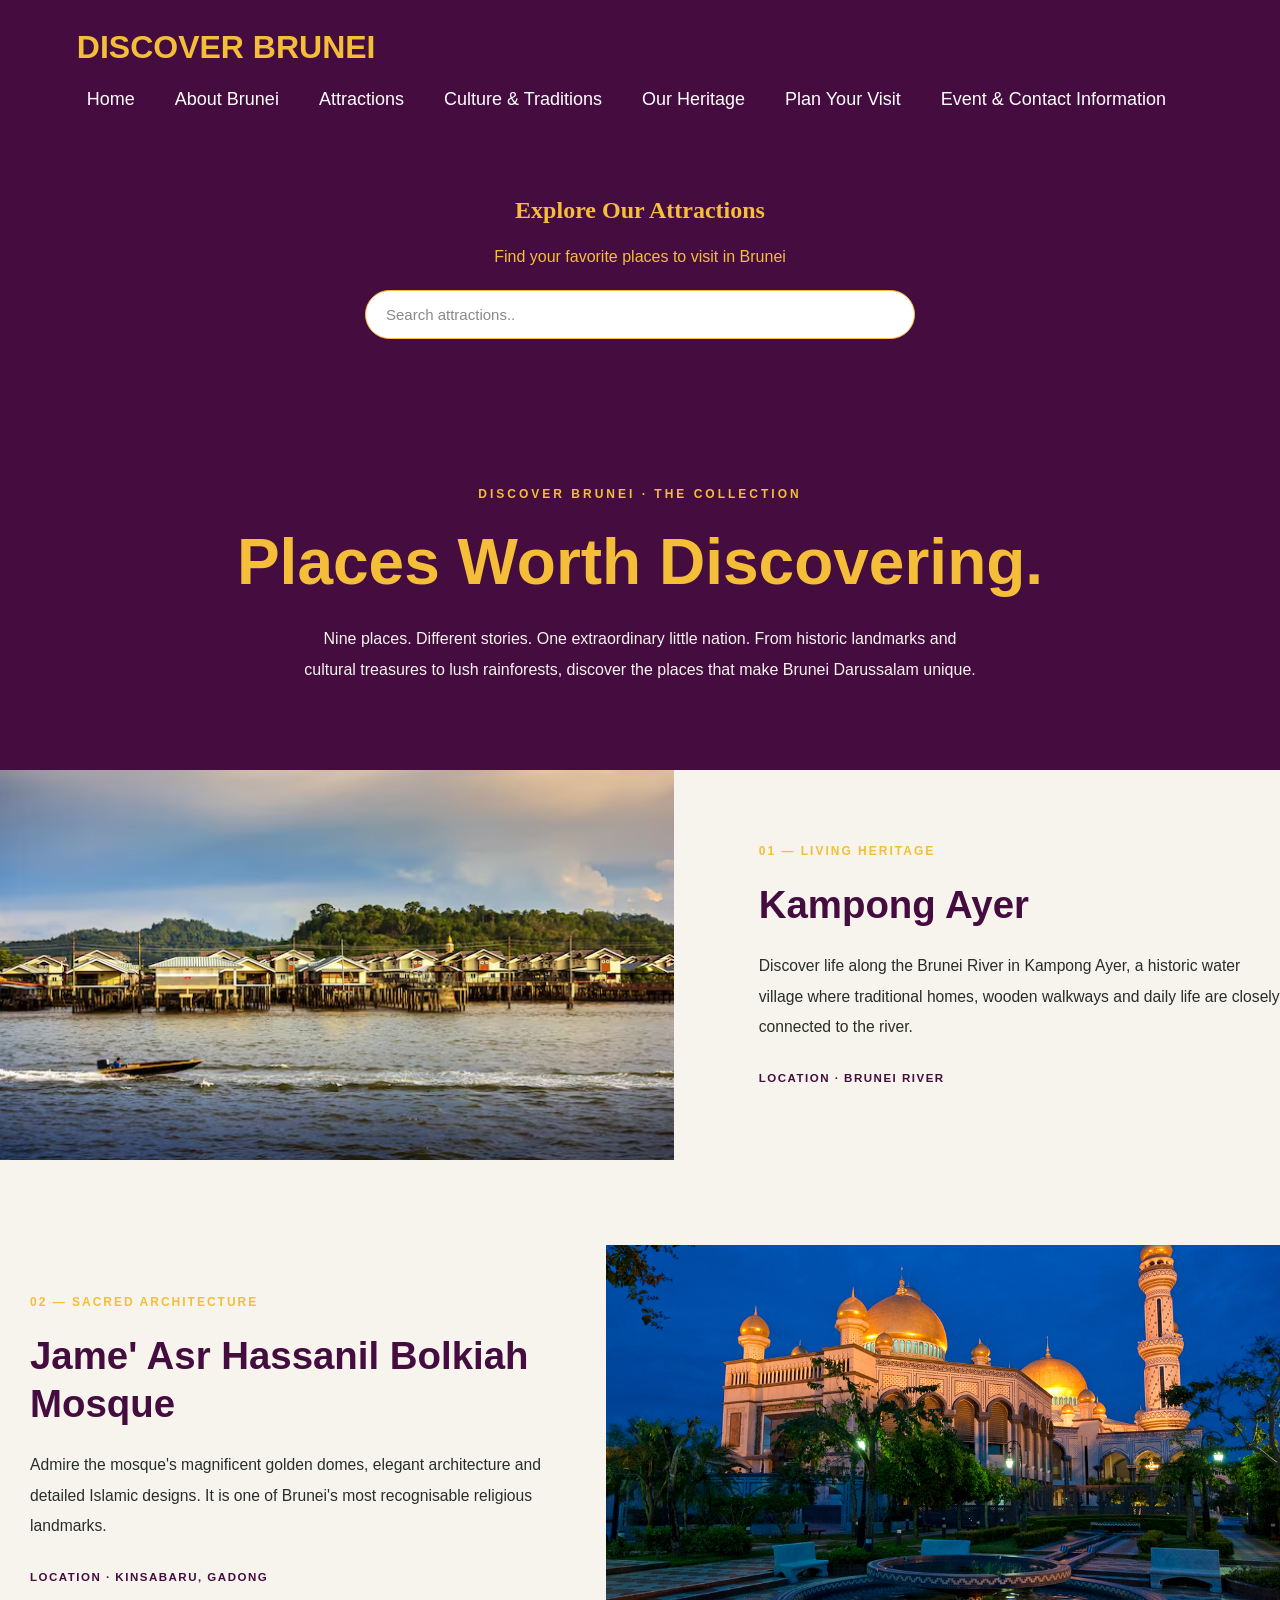
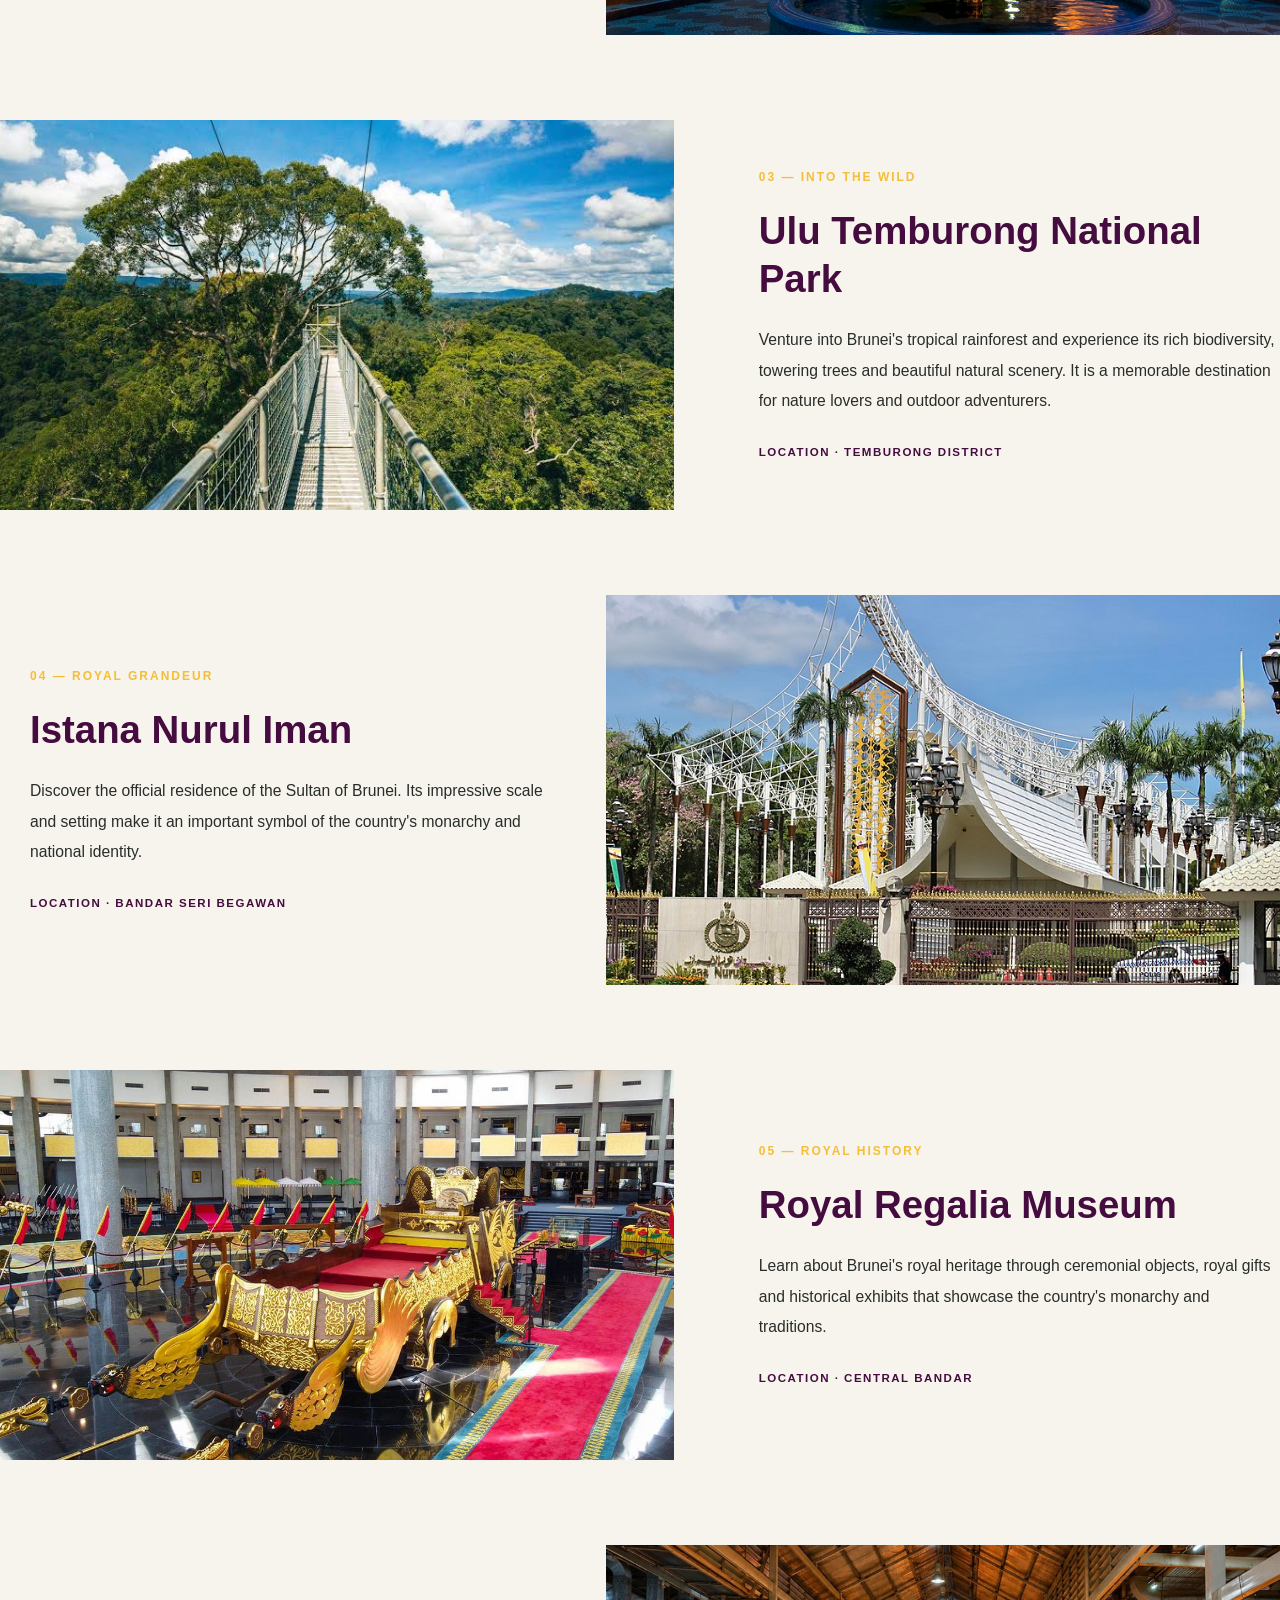
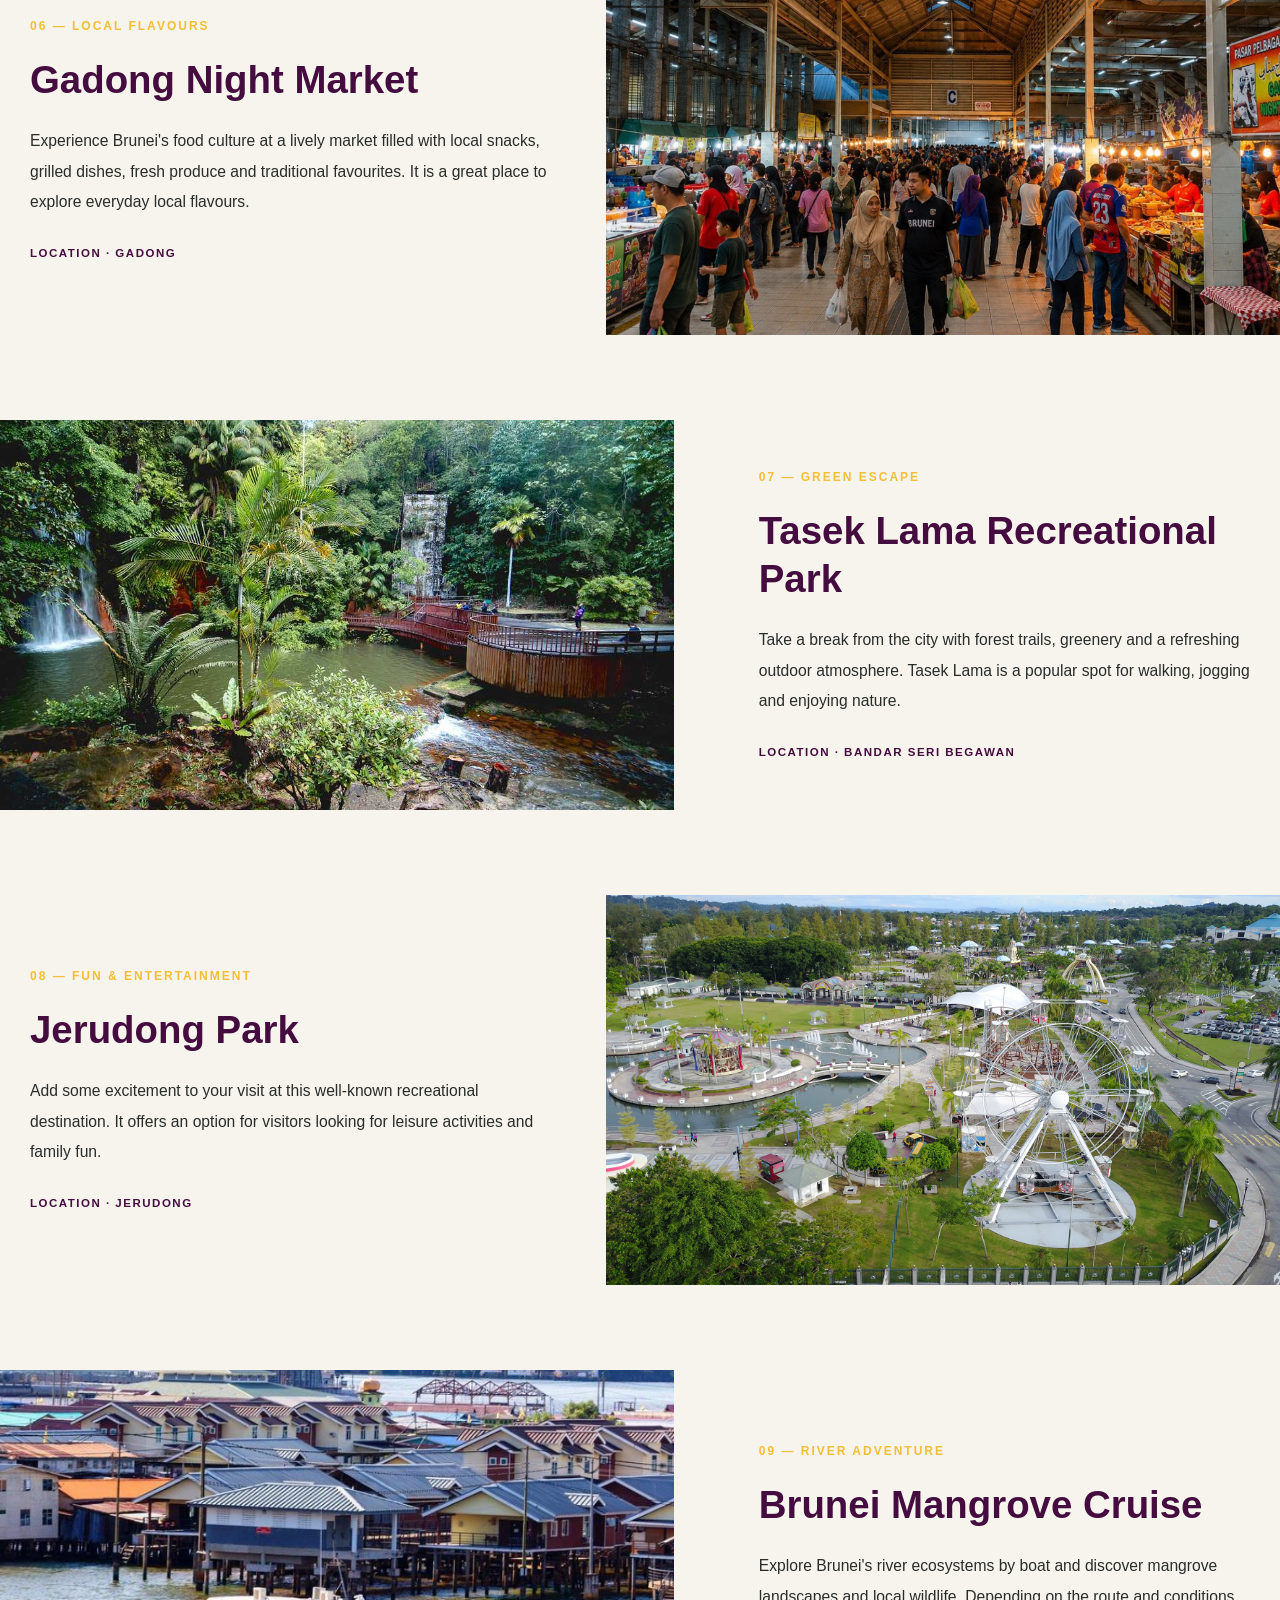
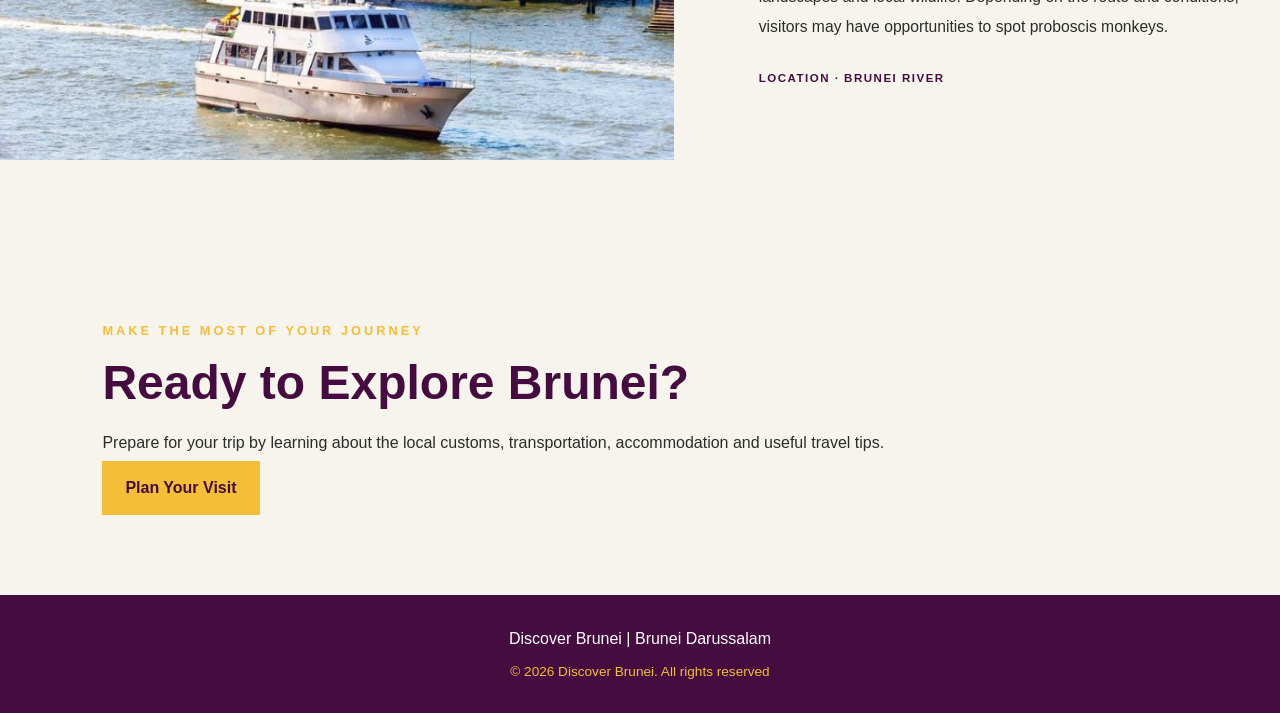
==== commit 6211ec44: "Add files via upload" ====
--- a/attractions.html
+++ b/attractions.html
@@ -2,16 +2,24 @@
 <html lang="en">
 <head>
     <meta charset="UTF-8">
+     <!--Makes the website responsive on phones, laptops and tablets-->
     <meta name="viewport" content="width=device-width, initial-scale=1.0">
     <meta name="description" content="Explore the famous attractions, cultural landmarks and natural beauty of Brunei darussalam.">
-    <title>Attractions | Discover Brunei</title>
+    <!--This sets the title displayed on the web browser-->
+    <title>Attractions | Discover Brunei </title>
+    <!--An external link that Links to style.css-->
     <link rel="stylesheet" href="style.css">
 </head>
 <body>
-    <!--Header and Navigation-->
+    <!--Website header and Navigation Bar-->
     <header class="attractions-header">
         <div class="container">
-            <h1>Discover Brunei</h1>
+            <h1>DISCOVER BRUNEI</h1>
+            <!--Hamburger menu wrapbox-->
+      <input type="checkbox" id="menu-checkbox">
+      <label for="menu-checkbox" class="menu-toggle">≣</label>
+      <!--Navigation links to other website pages-->
+      <!--source: W3Schools - Html Navigation-->
     <nav>   
     <a href="index.html">Home</a>
     <a href="discover.html">About Brunei</a>
@@ -24,8 +32,14 @@
     </nav>
 </header>
 
-<!--Main content goes here-->
+<!--The main website content-->
+ <!--The main element contains the primary content of the homepage-->
    <main class="attractions-page">
+    <section class="attraction-search">
+        <h2>Explore Our Attractions</h2>
+        <p>Find your favorite places to visit in Brunei</p>
+        <input type="text" id="attractionSearch" placeholder="Search attractions..">
+    </section>
 <!-- Page Introduction -->
  <section class="attractions-intro">
  <p class="attractions-eyebrow">DISCOVER BRUNEI · THE COLLECTION</p>
@@ -171,10 +185,14 @@
         </div>
        </section>
     </main>  
-    <!--Footer section-->
+    <!--Website footer containing the website name and copyright information-->
     <footer>
      <p>Discover Brunei | Brunei Darussalam</p>
     <p>&copy; 2026 Discover Brunei. All rights reserved</p>
     </footer>
+    <!--Back to top button for easier page navigation-->
+    <button id="backToTop" class="back-to-top" aria-label="Back to Top">↑</button>
+    <!--Connects the external JS file for interactive features.-->
+    <script src="script.js"></script>
 </body>
 </html>
--- a/style.css
+++ b/style.css
@@ -1,6 +1,6 @@
 /* CSS FOR THE HTMLL */
 
-/* 1. Starter and colour palette */
+/* 1. Css Starter and colour palette */
 * {
     margin: 0;
     padding: 0;
@@ -49,6 +49,7 @@
     font-size: 1.2rem;
     font-weight: bold;
     letter-spacing: 2px;
+   
 }
 
 nav {
@@ -683,10 +684,9 @@
 
 /* Heritage Page Styling */
 /* Heritage Hero Banner */
-
 .heritage-hero {
     position: relative;
-    min-height: 75vh;
+    min-height: 60vh;
     padding: 100px 8%;
     display: flex;
     align-items: center;
@@ -694,43 +694,45 @@
     color: var(--white);
     background-color: var(--purple);
 }
-.hero-slides {
-    position: absolute;
-    inset: 0;
-    z-index: 0;
-}
-
-.hero-slide {
+
+/* Single Hero Image */
+.heritage-hero-image {
     position: absolute;
     inset: 0;
     width: 100%;
     height: 100%;
-}
-.hero-slide img{
-    width: 100%;
-    height: 100%;
     object-fit: cover;
     object-position: center;
-}
-/* Overlay for text to be readable (dark) */
+    z-index: 0;
+}
+
+/* Dark Overlay */
 .heritage-hero::before {
     content: "";
     position: absolute;
     inset: 0;
-    background: linear-gradient(90deg, rgba(69, 12, 63, 0.88), rgba(69, 12, 63, 0.25));
+    background: linear-gradient(
+        90deg,
+        rgba(69, 12, 63, 0.88),
+        rgba(69, 12, 63, 0.25)
+    );
     z-index: 1;
-}
+    pointer-events: none;
+}
+
+/* Hero Text */
 .heritage-hero .hero-content {
     position: relative;
     z-index: 2;
     max-width: 650px;
 }
-.heritage-hero .eyebrow{
+
+.heritage-hero .eyebrow {
     color: var(--yellow);
 }
 
 .heritage-hero h1 {
-    font-size: clamp (2.5rem, 6vw, 4.5rem);
+    font-size: clamp(2.5rem, 6vw, 4.5rem);
     line-height: 1.1;
     margin-bottom: 20px;
 }
@@ -739,25 +741,27 @@
     font-size: 1.1rem;
     margin-bottom: 20px;
 }
-
-/* The seven puak jati section */
+/* Seven puak jati section */
+
 #puak-jati {
     background-color: var(--ivory);
     padding: 75px 8%;
 }
 
 #puak-jati h2 {
-    color: var (var(--purple));
+    color: var(--purple);
     font-size: clamp(2rem, 4vw, 3rem);
     line-height: 1.2;
     margin-bottom: 18px;
 }
+
 #puak-jati > p {
     max-width: 850px;
     margin-bottom: 25px;
     line-height: 1.8;
 }
 
+/* Card Grid */
 #puak-jati .card-grid {
     display: grid;
     grid-template-columns: repeat(3, minmax(0, 1fr));
@@ -765,6 +769,7 @@
     margin-top: 35px;
 }
 
+/* Individual Cards */
 #puak-jati .card {
     background-color: var(--white);
     border-bottom: 4px solid var(--yellow);
@@ -780,13 +785,14 @@
 
 #puak-jati .card img {
     width: 100%;
-    height: 230px;
+    height: 240px;
     object-fit: cover;
 }
 
 #puak-jati .card-content {
     padding: 22px;
 }
+
 #puak-jati .card-content h3 {
     color: var(--purple);
     font-size: 1.35rem;
@@ -797,8 +803,7 @@
     color: var(--charcoal);
     line-height: 1.8;
 }
-
-/* Preserving Our Heritage */
+/* Preserving our heritage */
 .heritage-message {
     background-color: #EDE7DA;
     padding: 65px 8%;
@@ -819,8 +824,11 @@
     color: var(--charcoal);
 }
 
-/* Heritage Page for Responsive Design */
+
+/* Responsive heritage design */
+
 @media (max-width: 900px) {
+
     #puak-jati .card-grid {
         grid-template-columns: repeat(2, minmax(0, 1fr));
         gap: 22px;
@@ -830,71 +838,29 @@
         min-height: 65vh;
         padding: 75px 6%;
     }
+
 }
 @media (max-width: 600px) {
+
+    #puak-jati {
+        padding: 50px 6%;
+    }
+
     #puak-jati .card-grid {
         grid-template-columns: 1fr;
     }
-}
-#puak.jati {
-    padding: 50px 6%;
-}
-#puak-jati .card img {
-height: 240px;
-
-}
-.heritage-message {
-    padding: 45px 6%;
-}
-
-.heritage-hero {
-    min-height: 60vh;
-    padding: 60px 6%;
-}
-
-/* Slideshow controls */
-
-.hero-slide.active {
-    opacity: 1;
-    visibility: visible;
-}
-
-.slide-controls {
-    position: absolute;
-    bottom: 25px;
-    right: 8%;
-    z-index: 3;
-    display: flex;
-    align-items: center;
-    gap: 18px;
-    color: var(--white);
-}
-
-.slide-controls button {
-    background: transparent;
-    color: var(--white);
-    border: 1px solid var(--yellow);
-    width: 40px;
-    height: 40px;
-    font-size: 1.5rem;
-    cursor: pointer;
-    transition: 0.3s;
-}
-.slide-controls button:hover {
-    background: var(--yellow);
-    color: var(--purple);
-}
-
-#slideCounter {
-    color: var(--white);
-    font-size: 1rem;
-    font-weight: bold;
-}
-.hero-slide {
-    opacity: 0;
-    visibility: hidden;
-    transition: opacity 0.5s ease;
-}
+
+    .heritage-hero {
+        min-height: 60vh;
+        padding: 60px 6%;
+    }
+
+    .heritage-message {
+        padding: 45px 6%;
+    }
+}
+
+
 /* Plan Your Visit Page CSS */
 
 .visit-page {
@@ -905,7 +871,7 @@
 .visit-page h1,
 .visit-page h2,
 .visit-page h3 {
-    color: #450C3F;
+    color: #F4BE38;
     font-family: Georgia, "Times New Roman", serif;
     font-weight: normal;
 }
@@ -941,7 +907,7 @@
     display: grid;
     grid-template-columns: 0.8fr 1.2fr;
     min-height: 440px;
-    background-color: #F7F4ED;
+    background-color: #450C3F;
 }
 
 .visit-page .visit-hero-content {
@@ -956,7 +922,7 @@
 }
 
 .visit-page .visit-hero-content > p:not(.eyebrow) {
-    color: #555E58;
+    color: #FFFFFF;
     max-width: 440px;
     margin-bottom: 28px;
 }
@@ -983,7 +949,7 @@
     gap: 12px;
     padding: 14px 24px;
     border-radius: 30px;
-    background-color: #450C3F;
+    background-color: #F4BE38;
     color: #FFFFFF;
     text-decoration: none;
     text-transform: uppercase;
@@ -1137,7 +1103,7 @@
 
 .visit-page .hotel-tag {
     display: inline-block;
-    background-color: #EEE5D2;
+    background-color: #F4BE38;
     color: #493B22;
     padding: 6px 13px;
     border-radius: 20px;
@@ -1223,7 +1189,7 @@
 }
 
 .visit-page .season-item.special-season {
-    background-color: #E8E0CF;
+    background-color: #F4BE38;
     padding: 15px;
     border: none;
 }
@@ -1249,8 +1215,8 @@
 
 .visit-page .transport-item {
     padding: 25px 20px;
-    background-color: #FFFFFF;
-    border: 1px solid #E6DECF;
+    background-color: #F4BE38;
+    border: 1px solid #e2d2b3;
     border-radius: 4px;
     transition: transform 0.3s ease, box-shadow 0.3s ease;
 }
@@ -1290,11 +1256,11 @@
 .visit-page .etiquette-card {
     padding: 25px;
     border-radius: 5px;
-    background-color: #EEE9DE;
+    background-color: #F4BE38;
 }
 
 .visit-page .etiquette-card.donts {
-    background-color: #E9E1D1;
+    background-color: #F4BE38;
 }
 
 .visit-page .etiquette-card h3 {
@@ -2027,42 +1993,7 @@
     background-color: #F4BE38;
     color: #450C3F;
 }
-/* Tiktok Video Section */
-.tiktok-video-section {
-    background-color: #450C3F;
-    padding: 85px 8%;
-    text-align: center;
-}
-.Tiktok-heading {
-    max-width: 750px;
-    margin: 0 auto 35px;
-    text-align: center;
-}
-.Tiktok-heading .contact-eyebrow {
-    color: #F4BE38;
-}
-.Tiktok-heading h2 {
-    color: #F7F4ED;
-    font-size: clamp(2rem, 4vw, 2.8rem);
-    font-weight: normal;
-    margin-bottom: 18px;
-}
-.Tiktok-heading p {
-    color: #E8DCE5;
-    font-size: 15px;
-    line-height: 1.9;
-    max-width: 650px;
-    margin: 0 auto;
-}
-/* Tiktok video container */
-.tiktok-video iframe {
-    width: 100%;
-    max-width: 1000px;
-    height: 600px;
-    border: none;
-    border-radius: 8px;
-    display: block;
-}
+
 /* Festivals and celebrations section */
 .festival-section {
     padding: 85px 8%;
@@ -2436,18 +2367,156 @@
     }
 
 }
-
-
-
-
-
-
-
-
-
-
-
-
-
-
-
+/* Search Bar for attraction page Javascript 1 */
+.attraction-search {
+    text-align: center;
+    padding: 45px 8%;
+    background-color: #450C3F;
+}
+.attraction-search h2 {
+    color: #F4BE38;
+    font-family: Georgia, serif;
+    margin-bottom: 12px;
+}
+.attraction-search p {
+    color: #F4BE38;
+    margin-bottom: 20px;
+}
+#attractionSearch {
+    width: 100%;
+    max-width: 550px;
+    padding: 15px 20px;
+    border: 1px solid #F4BE38;
+    border-radius: 30px;
+    background-color: #FFFFFF;
+    color: #292D2A;
+    font-size: 15px;
+    outline: none;
+    transition: 0.3s ease;
+}
+#attractionSearch:focus {
+    border-color: #450C3F;
+    box-shadow: 0 0 8px rgba(69, 12, 63, 0.15);
+}
+#attractionSearch::placeholder {
+    color: #888888;
+}
+
+/* Back to Top button style fo javascript 2 */
+.back-to-top {
+    position: fixed;
+    bottom: 30px;
+    right: 30px;
+    width: 50px;
+    height: 50px;
+    border: none;
+    border-radius: 50%;
+    background-color: #F4BE38;
+    color: #450C3F;
+    font-size: 26px;
+    font-weight: bold;
+    cursor: pointer;
+    display: none;
+    z-index: 9999;
+    box-shadow: 0 4px 12px rgba(0, 0, 0, 0.25);
+    transition: 0.3s ease;
+}
+.back-to-top:hover {
+    background-color: #450C3F;
+    color: #F4BE38;
+    transform: translateY(-5px);
+}
+/* JavaScript 3 */
+/* Style BOTH Read More buttons */
+#readMoreBtn, 
+#readMoreBtn2 {
+    background-color: transparent;
+    color: var(--yellow);
+    border: 2px solid var(--yellow);
+    padding: 8px 16px;
+    font-size: 14px;
+    font-weight: bold;
+    border-radius: 4px;
+    cursor: pointer;
+    margin-bottom: 20px;
+    margin-top: 10px;
+}
+/* Hover effect for BOTH buttons */
+#readMoreBtn:hover, 
+#readMoreBtn2:hover {
+    background-color: var(--yellow);
+    color: var(--purple);
+}
+
+/* DESKTOP  AND MOBILE STYLES HAMBURGER CSS  */
+.menu-toggle {
+    display: none; /* Hide hamburger on desktop */
+}
+/* Hide the actual checkbox completely */
+#menu-checkbox {
+    display: none; 
+}
+/* Show nav normally on desktop */
+header nav {
+    display: flex;
+    gap: 20px;
+}
+@media screen and (max-width: 768px) {
+
+    /* Make the header a flex container */
+    header {
+        display: flex;
+        justify-content: space-between;
+        align-items: center;
+        position: sticky;
+        top: 0;
+        z-index: 1000;
+        background-color: var(--purple);
+        padding: 10px 20px;
+        flex-wrap: nowrap;
+    }
+
+    /* Show the hamburger button on mobile */
+    .menu-toggle {
+        display: block;
+        color: var(--yellow);
+        border: 2px solid var(--yellow);
+        border-radius: 6px;
+        padding: 6px 12px;
+        font-size: 26px;
+        cursor: pointer;
+        width: max-content;
+    }
+
+    /* Optional: Yellow hover effect */
+    .menu-toggle:hover {
+        background-color: var(--yellow);
+        color: var(--purple);
+    }
+
+    /* Hide the nav by default on mobile */
+    header nav {
+        display: none; 
+        position: absolute;
+        top: 100%;
+        left: 0;
+        width: 100%;
+        background-color: var(--purple);
+        flex-direction: column;
+        align-items: center;
+        gap: 15px;
+        padding: 20px 0;
+        box-sizing: border-box;
+    }
+}
+#menu-checkbox:checked ~ nav {
+    display: flex;
+}
+header nav a {
+    color: var(--white);
+    text-decoration: none;
+    padding: 10px;
+    font-size: 18px;
+}
+
+
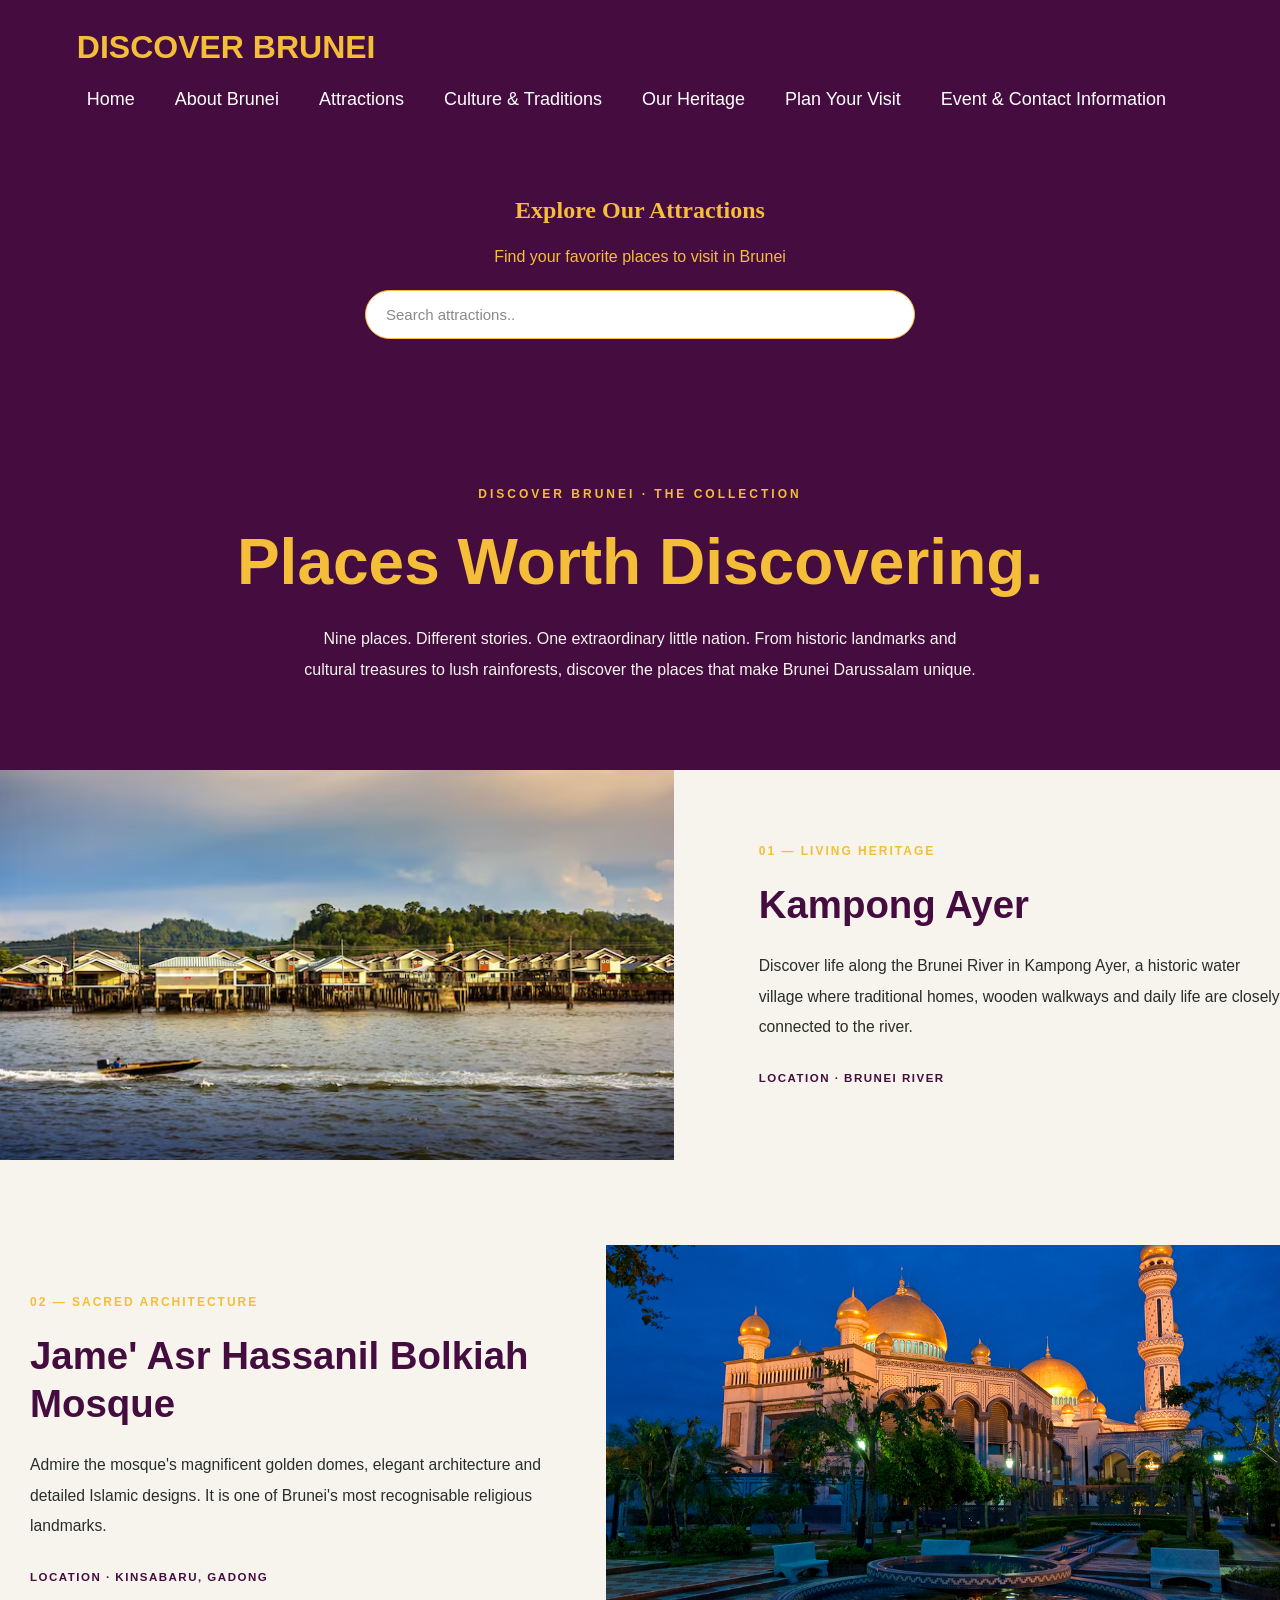
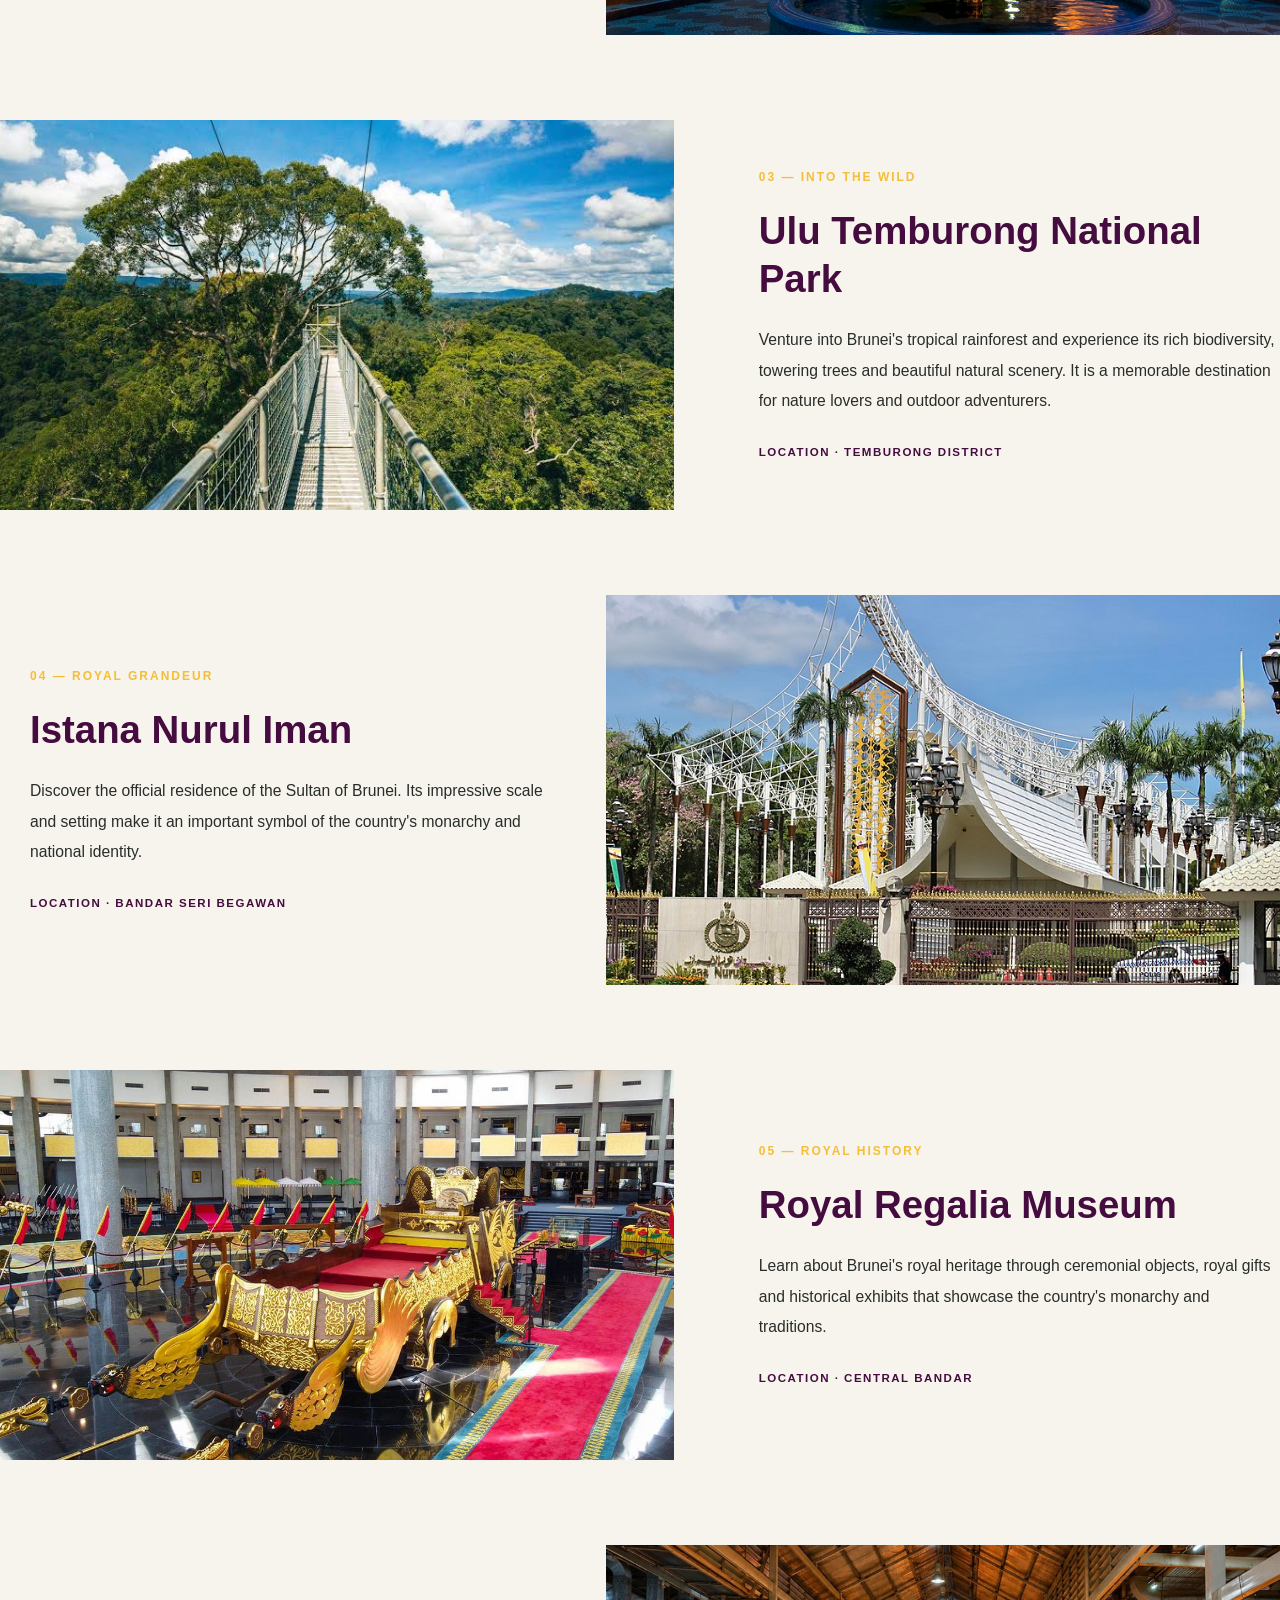
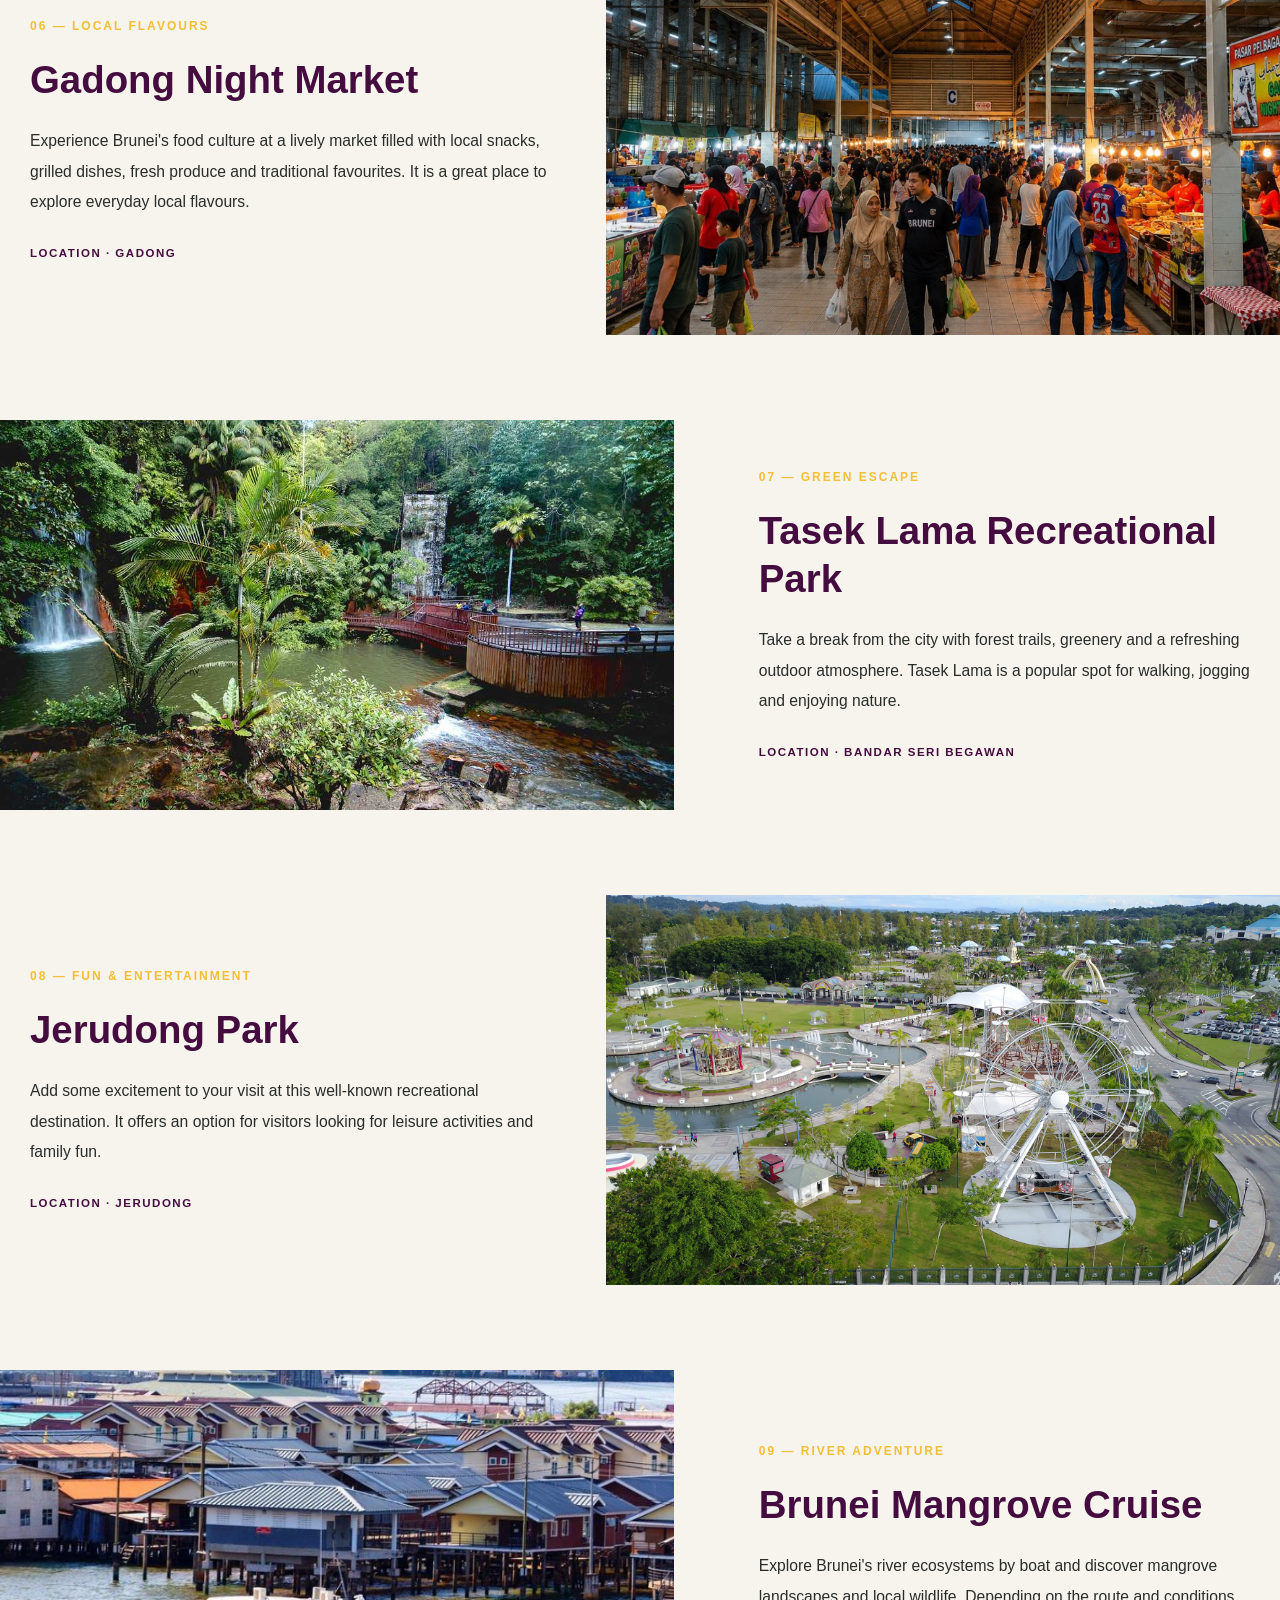
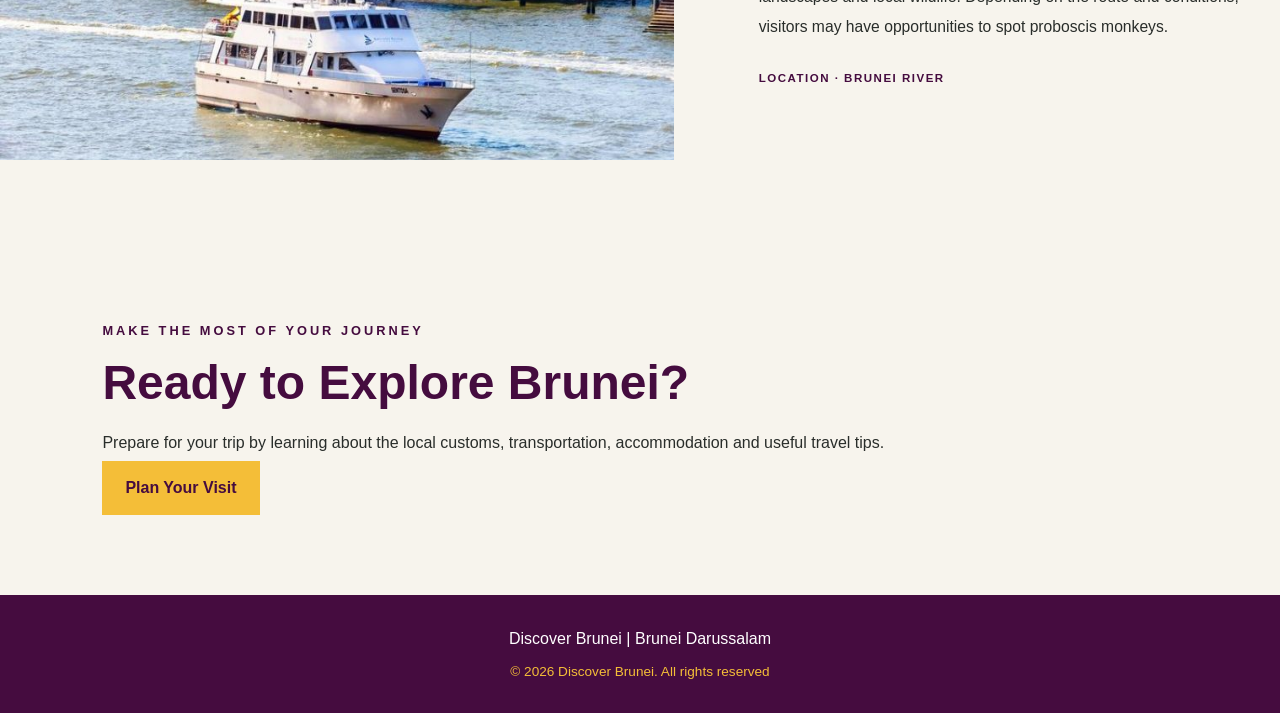
==== commit be3023f1: "Add skip link and update main element ID" ====
--- a/attractions.html
+++ b/attractions.html
@@ -11,6 +11,7 @@
     <link rel="stylesheet" href="style.css">
 </head>
 <body>
+    <a href="#main-content" class="skip-link">Skip to main content</a>
     <!--Website header and Navigation Bar-->
     <header class="attractions-header">
         <div class="container">
@@ -34,7 +35,7 @@
 
 <!--The main website content-->
  <!--The main element contains the primary content of the homepage-->
-   <main class="attractions-page">
+   <main id="main-content"class="attractions-page">
     <section class="attraction-search">
         <h2>Explore Our Attractions</h2>
         <p>Find your favorite places to visit in Brunei</p>
@@ -195,4 +196,4 @@
     <!--Connects the external JS file for interactive features.-->
     <script src="script.js"></script>
 </body>
-</html>+</html>
--- a/style.css
+++ b/style.css
@@ -91,7 +91,7 @@
 }
 
 .eyebrow {
-    color: #F4BE38;
+    color: #450C3F;
     font-size: 0.8rem;
     font-weight: bold;
     letter-spacing: 3px;
@@ -2518,5 +2518,21 @@
     padding: 10px;
     font-size: 18px;
 }
-
-
+/* Skip to Main Content for accessibility */
+.skip-link {
+    position: absolute;
+    top: -100px;
+    left: 0;
+    background-color: #450C3F;
+    color: #FFFFFF;
+    padding: 18px 20px;
+    z-index: 9999;
+    text-decoration: none;
+    font-weight: bold;
+    transition: top 0.3s ease;
+}
+.skip-link:focus {
+    top: 0;
+}
+
+
